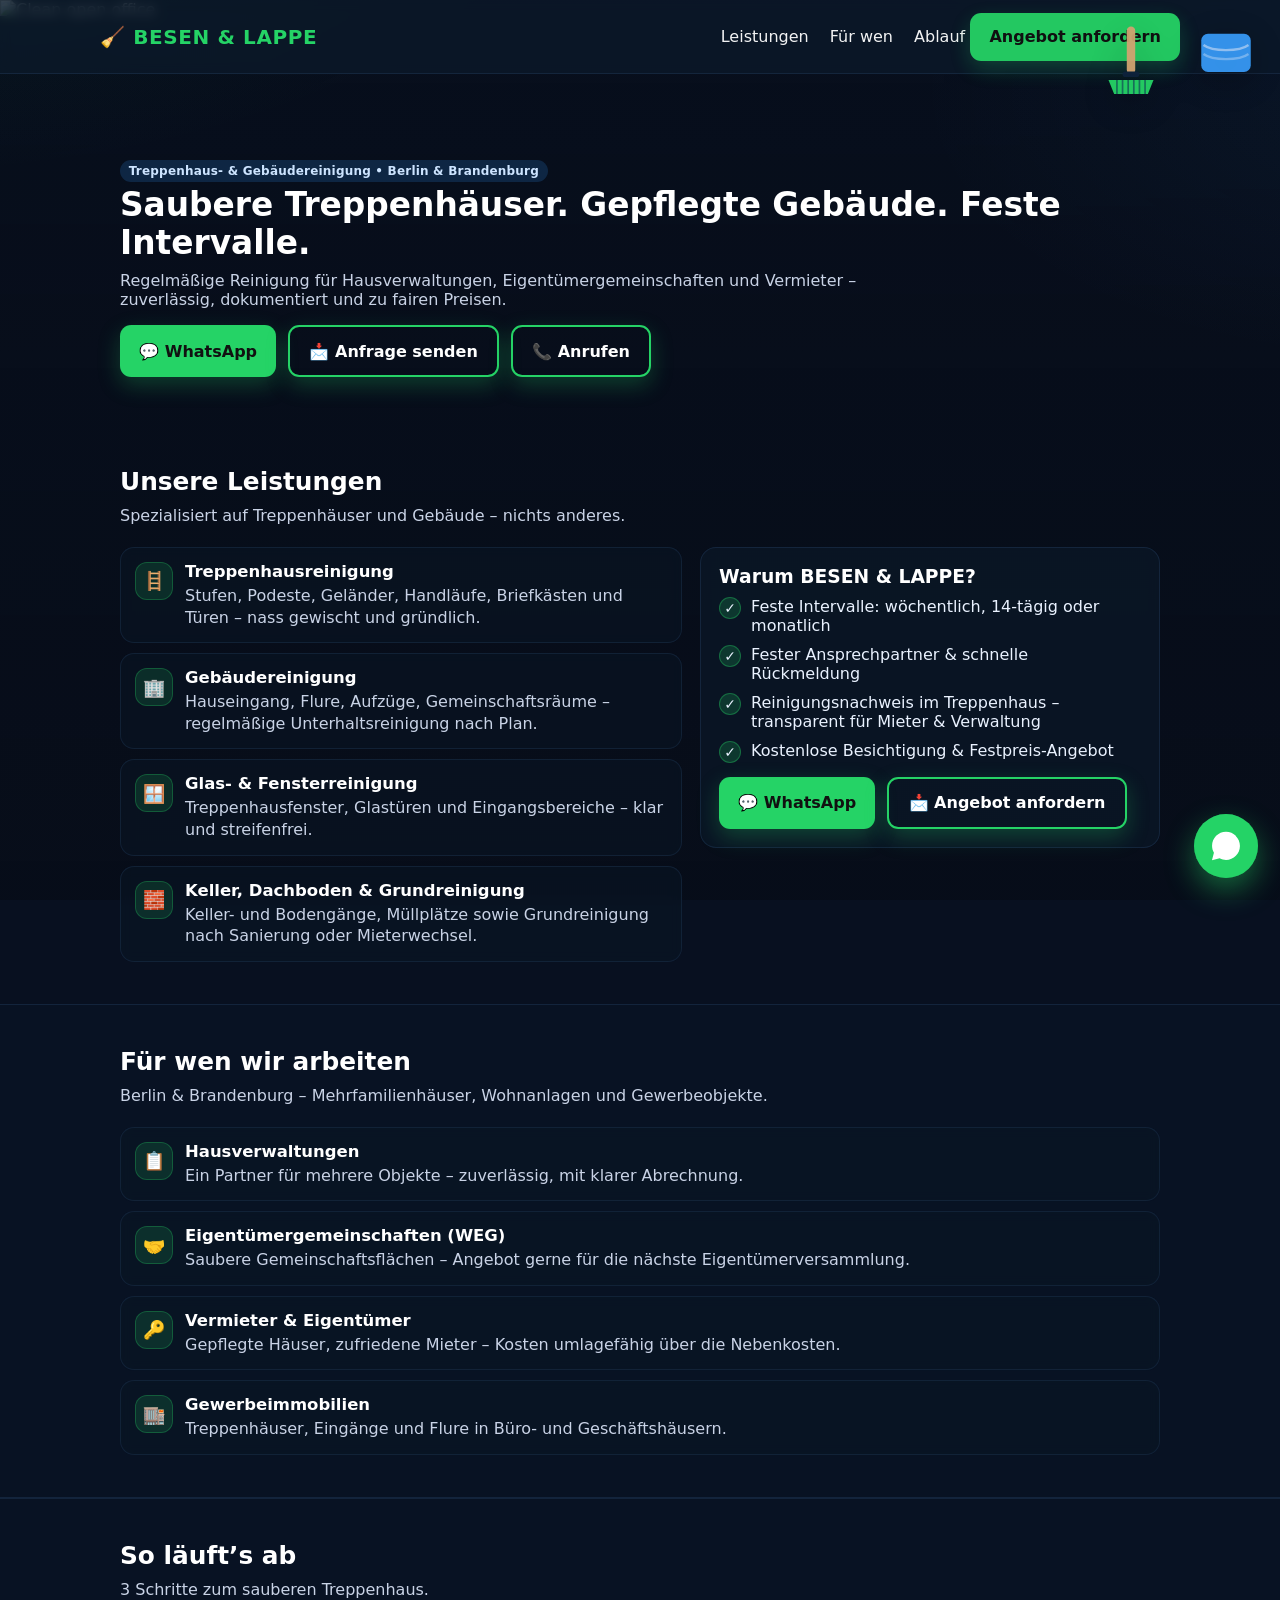
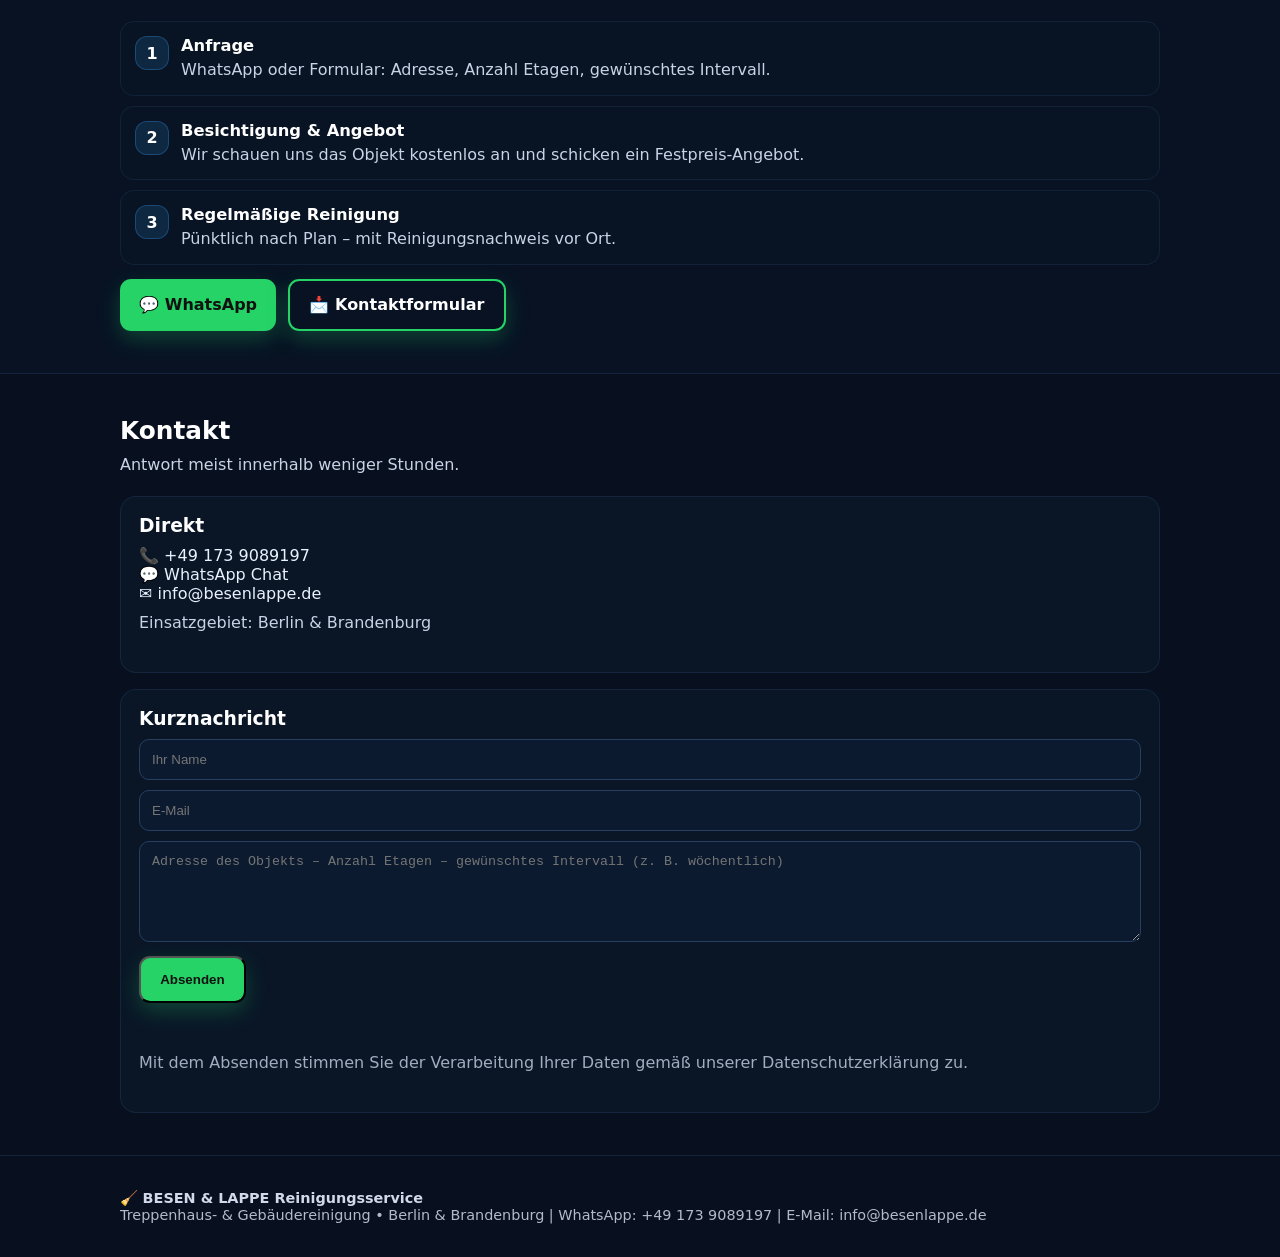
==== index.html @ 8ed0ed89 "Fokus auf Treppenhaus- & Gebäudereinigung - Privat- und Eventreinigung entfernt - Neue Abschnitte: L" ====
<!DOCTYPE html>
<html lang="de">
<head>
  <meta charset="utf-8" />
  <meta name="viewport" content="width=device-width, initial-scale=1" />

  <!-- ✅ Favicon (بدون تكرار وبدون /) -->
  <link rel="icon" href="favicon.ico" sizes="any">
  <link rel="icon" type="image/png" sizes="32x32" href="favicon-32x32.png">
  <link rel="icon" type="image/png" sizes="16x16" href="favicon-16x16.png">
  <link rel="apple-touch-icon" href="apple-touch-icon.png">
  <link rel="manifest" href="site.webmanifest">
  <meta name="theme-color" content="#25D366">

  <title>BESEN & LAPPE | Treppenhausreinigung & Gebäudereinigung Berlin</title>
  <meta name="description" content="Treppenhausreinigung und Gebäudereinigung für Hausverwaltungen, Eigentümergemeinschaften und Vermieter in Berlin & Brandenburg. Feste Intervalle, zuverlässig, fair. Angebot per WhatsApp oder Formular." />
  <meta name="robots" content="index,follow" />

  <meta property="og:title" content="BESEN & LAPPE – Treppenhaus- & Gebäudereinigung" />
  <meta property="og:description" content="Saubere Treppenhäuser und Gebäude – regelmäßig, zuverlässig, fair. Für Hausverwaltungen, WEGs und Vermieter." />
  <meta property="og:url" content="https://besenlappe.de/" />
  <meta property="og:type" content="website" />
  <meta property="og:image" content="https://besenlappe.de/og-image.png" />

  <link rel="canonical" href="https://besenlappe.de/">
  <meta http-equiv="Content-Security-Policy" content="upgrade-insecure-requests">

  <!-- LocalBusiness Schema -->
  <script type="application/ld+json">
  {
    "@context":"https://schema.org",
    "@type":"LocalBusiness",
    "name":"BESEN & LAPPE Reinigungsservice",
    "url":"https://besenlappe.de",
    "telephone":"+49 173 9089197",
    "areaServed":["Berlin","Brandenburg"],
    "priceRange":"€€",
    "sameAs":["https://wa.me/491739089197"],
    "serviceType":[
      "Treppenhausreinigung",
      "Gebäudereinigung",
      "Unterhaltsreinigung",
      "Glasreinigung",
      "Kellerreinigung",
      "Grundreinigung"
    ]
  }
  </script>

  <style>
    :root{
      --brand:#25D366;
      --muted:#c9d3e6;
      --border:rgba(30,51,80,.55);

      --overlay-top:.08;
      --overlay-mid:.05;
      --overlay-grad1:.34;
      --overlay-grad2:.50;
      --overlay-grad3:.64;
    }

    html{scroll-behavior:smooth; background:#081020;}
    *{box-sizing:border-box}
    html,body{margin:0;font-family:system-ui,-apple-system,Segoe UI,Roboto,Arial,sans-serif;color:#fff}
    body{background:transparent;}

    a{color:inherit;text-decoration:none}
    .container{max-width:1080px;margin:auto;padding:0 20px}

    .btn{
      display:inline-flex;align-items:center;gap:.5rem;
      padding:.9rem 1.2rem;border-radius:.7rem;
      background:var(--brand);color:#111;font-weight:800;
      box-shadow:0 8px 22px rgba(37,211,102,.25);
      transition:.2s
    }
    .btn:hover{transform:translateY(-1px);box-shadow:0 12px 28px rgba(37,211,102,.35)}
    .btn-outline{background:transparent;border:2px solid var(--brand);color:#fff}

    .badge{
      display:inline-block;padding:.25rem .55rem;border-radius:999px;
      background:rgba(18,51,87,.68);color:#cde4ff;
      font-size:.75rem;font-weight:650;letter-spacing:.2px
    }

    /* خلفية الصفحة (سلايدشو) */
    .site-bg{ position:fixed; inset:0; z-index:0; overflow:hidden; background:#081020; }
    .site-bg img{
      position:absolute; inset:0; width:100%; height:100%;
      object-fit:cover; object-position:center;
      opacity:0; transition:opacity 1.3s ease-in-out; will-change:opacity;
      filter:saturate(1.03) contrast(1.04);
    }
    .site-bg img.active{ opacity:1; }

    /* طبقة التعتيم */
    .bg-overlay{
      position:fixed; inset:0; z-index:1; pointer-events:none;
      background:
        radial-gradient(1200px 600px at -10% -20%, rgba(37,211,102,var(--overlay-top)), transparent 60%),
        radial-gradient(900px 500px at 110% 10%, rgba(57,160,255,var(--overlay-mid)), transparent 55%),
        linear-gradient(180deg,
          rgba(7,12,22,var(--overlay-grad1)),
          rgba(7,12,22,var(--overlay-grad2)) 40%,
          rgba(7,12,22,var(--overlay-grad3)));
    }

    .page{position:relative; z-index:2;}
    header{
      position:sticky;top:0;z-index:3;
      background:rgba(12,26,43,.70);
      backdrop-filter:blur(6px);
      border-bottom:1px solid var(--border)
    }
    .nav{display:flex;align-items:center;justify-content:space-between;padding:.8rem 0}
    .logo{font-size:1.25rem;font-weight:900;letter-spacing:.6px}
    .nav a{opacity:.95;margin-left:1rem}
    .nav .cta{margin-left:auto}

    .hero{padding:86px 0 48px}
    .hero h1{font-size:2.05rem;margin:.2rem 0}
    .hero p{color:var(--muted);max-width:760px;margin:.6rem 0 0}
    .hero-actions{display:flex;gap:12px;margin-top:16px;flex-wrap:wrap}

    section{padding:42px 0}
    h2{font-size:1.55rem;margin:0 0 10px}
    .sub{color:var(--muted);margin:0 0 22px}
    .strip{border-top:1px solid var(--border);border-bottom:1px solid var(--border);background:rgba(11,26,47,.24)}

    /* ===== ✅ Clean services (بدون جداول/كروت طويلة) ===== */
    .services-wrap{display:grid;gap:18px}
    @media(min-width:900px){.services-wrap{grid-template-columns:1.1fr .9fr;align-items:start}}

    .service-list{margin:0;padding:0;list-style:none;display:grid;gap:10px}
    .service-item{
      display:flex;gap:12px;align-items:flex-start;
      padding:14px 14px;border-radius:14px;
      background:rgba(10,22,38,.55);
      border:1px solid rgba(30,51,80,.45);
      backdrop-filter:blur(6px);
    }
    .service-icon{
      width:38px;height:38px;flex:0 0 38px;
      border-radius:12px;
      display:flex;align-items:center;justify-content:center;
      background:rgba(37,211,102,.14);
      border:1px solid rgba(37,211,102,.28);
      font-size:18px;
    }
    .service-item h3{margin:0;font-size:1.03rem}
    .service-item p{margin:4px 0 0;color:var(--muted);line-height:1.35}

    .trust-box{
      padding:18px;border-radius:16px;
      background:rgba(12,26,43,.62);
      border:1px solid rgba(30,51,80,.55);
      backdrop-filter:blur(6px);
    }
    .trust-box h3{margin:0 0 10px}
    .trust-points{margin:0;padding:0;list-style:none;display:grid;gap:10px}
    .trust-points li{display:flex;gap:10px;align-items:flex-start;color:#eaf2ff}
    .trust-check{
      width:22px;height:22px;border-radius:999px;
      background:rgba(37,211,102,.18);
      border:1px solid rgba(37,211,102,.35);
      display:flex;align-items:center;justify-content:center;
      font-size:14px;line-height:1;flex:0 0 22px;
    }

    .section-cta{margin-top:14px;display:flex;gap:12px;flex-wrap:wrap}

    /* Ablauf بسيط */
    .steps-clean{margin:0;padding:0;list-style:none;display:grid;gap:10px}
    .step-row{
      display:flex;gap:12px;align-items:flex-start;
      padding:14px 14px;border-radius:14px;
      background:rgba(10,22,38,.55);
      border:1px solid rgba(30,51,80,.45);
      backdrop-filter:blur(6px);
    }
    .step-num{
      width:34px;height:34px;border-radius:12px;flex:0 0 34px;
      display:flex;align-items:center;justify-content:center;
      background:rgba(57,160,255,.14);
      border:1px solid rgba(57,160,255,.28);
      font-weight:900;
    }
    .step-row h4{margin:0;font-size:1.02rem}
    .step-row p{margin:4px 0 0;color:var(--muted);line-height:1.35}

    footer{padding:34px 0;border-top:1px solid var(--border);color:#d1d9ea;font-size:.9rem}
    .legal{opacity:.85}

    /* أدوات طافية */
    .floating-tools{
      position:fixed; top:18px; right:18px; z-index:4; display:flex; gap:14px;
      pointer-events:none; opacity:.95; filter:drop-shadow(0 8px 18px rgba(0,0,0,.28));
    }
    .broom{width:90px;height:90px;transform-origin:top center;animation:broom-sway 4.2s ease-in-out infinite}
    .cloth{width:72px;height:72px;animation:cloth-float 5s ease-in-out infinite}
    @keyframes broom-sway{0%{transform:rotate(-5deg) translateY(0)}50%{transform:rotate(5deg) translateY(-3px)}100%{transform:rotate(-5deg) translateY(0)}}
    @keyframes cloth-float{0%,100%{transform:translateY(0) rotate(-2deg)}50%{transform:translateY(-8px) rotate(2deg)}}

    /* WhatsApp */
    .whatsapp-float{
      position:fixed; right:22px; bottom:22px;
      width:64px; height:64px;
      background:#25D366; border-radius:50%;
      display:flex; align-items:center; justify-content:center;
      z-index:9999;
      box-shadow:0 12px 30px rgba(37,211,102,.45);
      animation:wa-bounce 1.8s infinite;
    }
    .whatsapp-float::before{
      content:""; position:absolute; inset:0; border-radius:50%;
      background:rgba(37,211,102,.40);
      animation:wa-pulse 1.6s infinite;
    }
    .wa-icon{width:30px;height:30px;color:#fff;position:relative;}
    @keyframes wa-pulse{0%{transform:scale(1);opacity:.7}70%{transform:scale(1.7);opacity:0}100%{transform:scale(1.7);opacity:0}}
    @keyframes wa-bounce{0%,100%{transform:translateY(0)}50%{transform:translateY(-6px)}}

    /* Mobile */
    @media (max-width: 768px){
      .container{ padding: 0 16px; }

      header .nav{
        flex-direction: column;
        align-items: flex-start;
        gap: 10px;
        padding: 12px 0;
      }
      header nav{display:flex;flex-wrap:wrap;gap:10px;width:100%;}
      header nav a{
        margin-left:0 !important;
        padding:8px 10px;
        border-radius:10px;
        background:rgba(15,31,52,.35);
        border:1px solid rgba(30,51,80,.35);
      }
      header nav a.btn{width:100%;justify-content:center;}

      .hero{padding:70px 0 42px}
      .hero h1{font-size:1.7rem; line-height:1.2}

      .hero-actions{flex-direction:column;align-items:stretch;gap:10px;}
      .hero-actions .btn, .hero-actions .btn-outline{width:100%;justify-content:center;}

      .floating-tools{ top:10px; right:10px; gap:10px; }
      .broom{width:62px;height:62px}
      .cloth{width:52px;height:52px}

      .section-cta{flex-direction:column}
      .section-cta .btn, .section-cta .btn-outline{width:100%;justify-content:center}

      .whatsapp-float{width:58px;height:58px;right:16px;bottom:16px;}
      .wa-icon{width:28px;height:28px}
    }

    /* =====================================================
       ✅ FOTO-GALERIE (ADD-ON) — بدون تقسيمات / فقط شبكة + تكبير
    ====================================================== */
    .gallery-grid{
      display:grid;
      gap:12px;
      grid-template-columns:repeat(2,minmax(0,1fr));
    }
    @media(min-width:900px){
      .gallery-grid{grid-template-columns:repeat(3,minmax(0,1fr));}
    }

    .g-item{
      border-radius:16px;
      overflow:hidden;
      border:1px solid rgba(30,51,80,.45);
      background:rgba(10,22,38,.55);
      backdrop-filter:blur(6px);
      cursor:pointer;
      transition:transform .15s ease, box-shadow .15s ease;
    }
    .g-item:hover{
      transform:translateY(-2px);
      box-shadow:0 14px 34px rgba(0,0,0,.28);
    }
    .g-item img{
      width:100%;
      height:220px;
      object-fit:cover;
      display:block;
      background:rgba(11,26,47,.35);
    }
    .g-cap{
      padding:10px 12px;
      color:var(--muted);
      font-size:.92rem;
      line-height:1.35;
    }

    /* Lightbox */
    .lb{
      position:fixed; inset:0; z-index:99999;
      background:rgba(0,0,0,.72);
      display:none; align-items:center; justify-content:center;
      padding:18px;
    }
    .lb.active{display:flex}
    .lb-card{
      max-width:min(1100px, 96vw);
      max-height:88vh;
      border-radius:18px;
      overflow:hidden;
      border:1px solid rgba(255,255,255,.16);
      background:rgba(12,26,43,.88);
      box-shadow:0 18px 60px rgba(0,0,0,.55);
    }
    .lb-card img{
      width:100%;
      height:auto;
      max-height:78vh;
      object-fit:contain;
      display:block;
      background:#0b1a2f;
    }
    .lb-bar{
      display:flex; justify-content:space-between; align-items:center;
      padding:10px 12px; gap:12px; color:#eaf2ff;
      border-top:1px solid rgba(255,255,255,.10);
    }
    .lb-title{font-weight:900}
    .lb-close{
      border:1px solid rgba(255,255,255,.18);
      background:rgba(255,255,255,.06);
      color:#fff; padding:8px 10px;
      border-radius:12px; cursor:pointer;
    }
    .lb-close:hover{background:rgba(255,255,255,.10)}
  </style>
</head>

<body>
  <!-- خلفية الصفحة المتغيرة -->
  <div class="site-bg" aria-hidden="true">
    <img src="https://images.unsplash.com/photo-1497366216548-37526070297c?auto=format&fit=crop&w=1920&q=80" alt="Clean open office" loading="eager" class="active">
    <img src="https://images.unsplash.com/photo-1497366754035-f200968a6e72?auto=format&fit=crop&w=1920&q=80" alt="Office desks" loading="lazy">
    <img src="https://images.unsplash.com/photo-1507209696998-3c532be9b2b6?auto=format&fit=crop&w=1920&q=80" alt="Workspace" loading="lazy">
    <img src="https://images.unsplash.com/photo-1520607162513-77705c0f0d4a?auto=format&fit=crop&w=1920&q=80" alt="Modern office" loading="lazy">
  </div>
  <div class="bg-overlay" aria-hidden="true"></div>

  <div class="page">
    <!-- NAV -->
    <header>
      <div class="container nav">
        <div class="logo">🧹 <span style="color:var(--brand)">BESEN &amp; LAPPE</span></div>
        <nav>
          <a href="#leistungen">Leistungen</a>
          <a href="#kunden">Für wen</a>
          <a href="#ablauf">Ablauf</a>
          <a href="#kontakt" class="btn cta">Angebot anfordern</a>
        </nav>
      </div>
    </header>

    <!-- HERO (مختصر) -->
    <section class="hero">
      <div class="container hero-content">
        <span class="badge">Treppenhaus- &amp; Gebäudereinigung • Berlin &amp; Brandenburg</span>
        <h1>Saubere Treppenhäuser. Gepflegte Gebäude. Feste Intervalle.</h1>
        <p>Regelmäßige Reinigung für Hausverwaltungen, Eigentümergemeinschaften und Vermieter – zuverlässig, dokumentiert und zu fairen Preisen.</p>
        <div class="hero-actions">
          <a class="btn" href="https://wa.me/491739089197?text=Hallo%20BESEN%20%26%20LAPPE%2C%20ich%20interessiere%20mich%20f%C3%BCr%20eine%20Treppenhausreinigung.%20Adresse%3A%20____%20%7C%20Anzahl%20Etagen%3A%20____%20%7C%20Intervall%3A%20____">💬 WhatsApp</a>
          <a class="btn btn-outline" href="#kontakt">📩 Anfrage senden</a>
          <a class="btn btn-outline" href="tel:+491739089197">📞 Anrufen</a>
        </div>
      </div>
    </section>

    <!-- Leistungen -->
    <section id="leistungen">
      <div class="container">
        <h2>Unsere Leistungen</h2>
        <p class="sub">Spezialisiert auf Treppenhäuser und Gebäude – nichts anderes.</p>

        <div class="services-wrap">
          <ul class="service-list">
            <li class="service-item">
              <div class="service-icon">🪜</div>
              <div>
                <h3>Treppenhausreinigung</h3>
                <p>Stufen, Podeste, Geländer, Handläufe, Briefkästen und Türen – nass gewischt und gründlich.</p>
              </div>
            </li>

            <li class="service-item">
              <div class="service-icon">🏢</div>
              <div>
                <h3>Gebäudereinigung</h3>
                <p>Hauseingang, Flure, Aufzüge, Gemeinschaftsräume – regelmäßige Unterhaltsreinigung nach Plan.</p>
              </div>
            </li>

            <li class="service-item">
              <div class="service-icon">🪟</div>
              <div>
                <h3>Glas- &amp; Fensterreinigung</h3>
                <p>Treppenhausfenster, Glastüren und Eingangsbereiche – klar und streifenfrei.</p>
              </div>
            </li>

            <li class="service-item">
              <div class="service-icon">🧱</div>
              <div>
                <h3>Keller, Dachboden &amp; Grundreinigung</h3>
                <p>Keller- und Bodengänge, Müllplätze sowie Grundreinigung nach Sanierung oder Mieterwechsel.</p>
              </div>
            </li>
          </ul>

          <div class="trust-box">
            <h3>Warum BESEN &amp; LAPPE?</h3>
            <ul class="trust-points">
              <li><span class="trust-check">✓</span><span>Feste Intervalle: wöchentlich, 14-tägig oder monatlich</span></li>
              <li><span class="trust-check">✓</span><span>Fester Ansprechpartner &amp; schnelle Rückmeldung</span></li>
              <li><span class="trust-check">✓</span><span>Reinigungsnachweis im Treppenhaus – transparent für Mieter &amp; Verwaltung</span></li>
              <li><span class="trust-check">✓</span><span>Kostenlose Besichtigung &amp; Festpreis-Angebot</span></li>
            </ul>

            <div class="section-cta">
              <a class="btn" href="https://wa.me/491739089197?text=Hallo%20BESEN%20%26%20LAPPE%2C%20ich%20interessiere%20mich%20f%C3%BCr%20eine%20Treppenhausreinigung.%20Adresse%3A%20____%20%7C%20Anzahl%20Etagen%3A%20____%20%7C%20Intervall%3A%20____">💬 WhatsApp</a>
              <a class="btn btn-outline" href="#kontakt">📩 Angebot anfordern</a>
            </div>
          </div>
        </div>
      </div>
    </section>

    <!-- Für wen -->
    <section id="kunden" class="strip">
      <div class="container">
        <h2>Für wen wir arbeiten</h2>
        <p class="sub">Berlin &amp; Brandenburg – Mehrfamilienhäuser, Wohnanlagen und Gewerbeobjekte.</p>

        <ul class="service-list">
          <li class="service-item">
            <div class="service-icon">📋</div>
            <div>
              <h3>Hausverwaltungen</h3>
              <p>Ein Partner für mehrere Objekte – zuverlässig, mit klarer Abrechnung.</p>
            </div>
          </li>
          <li class="service-item">
            <div class="service-icon">🤝</div>
            <div>
              <h3>Eigentümergemeinschaften (WEG)</h3>
              <p>Saubere Gemeinschaftsflächen – Angebot gerne für die nächste Eigentümerversammlung.</p>
            </div>
          </li>
          <li class="service-item">
            <div class="service-icon">🔑</div>
            <div>
              <h3>Vermieter &amp; Eigentümer</h3>
              <p>Gepflegte Häuser, zufriedene Mieter – Kosten umlagefähig über die Nebenkosten.</p>
            </div>
          </li>
          <li class="service-item">
            <div class="service-icon">🏬</div>
            <div>
              <h3>Gewerbeimmobilien</h3>
              <p>Treppenhäuser, Eingänge und Flure in Büro- und Geschäftshäusern.</p>
            </div>
          </li>
        </ul>
      </div>
    </section>

    <!-- Ablauf -->
    <section id="ablauf" class="strip">
      <div class="container">
        <h2>So läuft’s ab</h2>
        <p class="sub">3 Schritte zum sauberen Treppenhaus.</p>

        <ul class="steps-clean">
          <li class="step-row">
            <div class="step-num">1</div>
            <div>
              <h4>Anfrage</h4>
              <p>WhatsApp oder Formular: Adresse, Anzahl Etagen, gewünschtes Intervall.</p>
            </div>
          </li>
          <li class="step-row">
            <div class="step-num">2</div>
            <div>
              <h4>Besichtigung &amp; Angebot</h4>
              <p>Wir schauen uns das Objekt kostenlos an und schicken ein Festpreis-Angebot.</p>
            </div>
          </li>
          <li class="step-row">
            <div class="step-num">3</div>
            <div>
              <h4>Regelmäßige Reinigung</h4>
              <p>Pünktlich nach Plan – mit Reinigungsnachweis vor Ort.</p>
            </div>
          </li>
        </ul>

        <div class="section-cta">
          <a class="btn" href="https://wa.me/491739089197?text=Hallo%20BESEN%20%26%20LAPPE%2C%20ich%20interessiere%20mich%20f%C3%BCr%20eine%20Treppenhausreinigung.%20Adresse%3A%20____%20%7C%20Anzahl%20Etagen%3A%20____%20%7C%20Intervall%3A%20____">💬 WhatsApp</a>
          <a class="btn btn-outline" href="#kontakt">📩 Kontaktformular</a>
        </div>
      </div>
    </section>

    <!-- Kontakt -->
    <section id="kontakt">
      <div class="container">
        <h2>Kontakt</h2>
        <p class="sub">Antwort meist innerhalb weniger Stunden.</p>

        <div style="display:grid;gap:16px;grid-template-columns:1fr;align-items:start">
          <div class="trust-box">
            <h3>Direkt</h3>
            <p style="margin:10px 0 0;color:#eaf2ff">
              📞 <a href="tel:+491739089197">+49 173 9089197</a><br/>
              💬 <a href="https://wa.me/491739089197">WhatsApp Chat</a><br/>
              ✉️ <a href="mailto:info@besenlappe.de">info@besenlappe.de</a>
            </p>

            <p class="sub" style="margin-top:10px">
              Einsatzgebiet: Berlin &amp; Brandenburg
            </p>
          </div>

          <div class="trust-box">
            <h3>Kurznachricht</h3>

            <form id="contactForm" action="https://formspree.io/f/mldwzbol" method="POST" style="margin-top:10px">
              <input style="width:100%;padding:12px;border-radius:10px;border:1px solid #274061;background:#0b1a2f;color:#fff;margin-bottom:10px"
                     type="text" name="name" placeholder="Ihr Name" autocomplete="name" required>

              <input style="width:100%;padding:12px;border-radius:10px;border:1px solid #274061;background:#0b1a2f;color:#fff;margin-bottom:10px"
                     type="email" name="email" placeholder="E-Mail" autocomplete="email" spellcheck="false" autocapitalize="off" required>

              <textarea style="width:100%;padding:12px;border-radius:10px;border:1px solid #274061;background:#0b1a2f;color:#fff;margin-bottom:10px"
                        name="message" rows="5"
                        placeholder="Adresse des Objekts – Anzahl Etagen – gewünschtes Intervall (z. B. wöchentlich)"
                        autocomplete="off"></textarea>

              <input type="hidden" name="_subject" value="Neue Anfrage Treppenhaus/Gebäude – Website">
              <input type="text" name="_gotcha" tabindex="-1" autocomplete="off" style="position:absolute;left:-9999px" aria-hidden="true">

              <button class="btn" type="submit">Absenden</button>
              <p class="sub" id="formStatus" style="margin-top:8px;min-height:1.2em"></p>
            </form>

            <p class="sub" style="opacity:.8;margin-top:10px">
              Mit dem Absenden stimmen Sie der Verarbeitung Ihrer Daten gemäß unserer Datenschutzerklärung zu.
            </p>
          </div>
        </div>
      </div>
    </section>

    <footer>
      <div class="container">
        <div>🧹 <b>BESEN &amp; LAPPE Reinigungsservice</b></div>
        <div class="legal">
          Treppenhaus- &amp; Gebäudereinigung • Berlin &amp; Brandenburg
          | WhatsApp: +49 173 9089197
          | E-Mail: info@besenlappe.de
        </div>
      </div>
    </footer>
  </div>

  <!-- الأدوات الطافية -->
  <div class="floating-tools" aria-hidden="true">
    <svg class="broom" viewBox="0 0 64 64" fill="none">
      <rect x="29" y="6" width="6" height="34" rx="3" fill="#d1a370"/>
      <rect x="26" y="38" width="12" height="4" rx="2" fill="#0e223b"/>
      <path d="M16 44h32l-4 10H20l-4-10Z" fill="#25D366"/>
      <path d="M22 44v10M26 44v10M30 44v10M34 44v10M38 44v10M42 44v10" stroke="#123357" stroke-width="1.2" opacity=".6"/>
    </svg>
    <svg class="cloth" viewBox="0 0 64 64" fill="none">
      <rect x="10" y="14" width="44" height="34" rx="6" fill="#39a0ff" opacity=".95"/>
      <path d="M12 24c8 6 32 6 40 0" stroke="#cde4ff" stroke-width="2" opacity=".65"/>
      <path d="M12 32c8 6 32 6 40 0" stroke="#cde4ff" stroke-width="2" opacity=".45"/>
    </svg>
  </div>

  <!-- WhatsApp Floating Button -->
  <a class="whatsapp-float"
     href="https://wa.me/491739089197?text=Hallo%20BESEN%20%26%20LAPPE%2C%20ich%20interessiere%20mich%20f%C3%BCr%20eine%20Treppenhausreinigung.%20Adresse%3A%20____%20%7C%20Anzahl%20Etagen%3A%20____%20%7C%20Intervall%3A%20____"
     target="_blank" rel="noopener"
     aria-label="WhatsApp Kontakt">
    <svg viewBox="0 0 32 32" class="wa-icon" aria-hidden="true">
      <path fill="currentColor" d="M19.11 17.38c-.27-.13-1.58-.78-1.82-.87-.24-.09-.42-.13-.6.13-.18.27-.69.87-.85 1.05-.16.18-.31.2-.58.07-.27-.13-1.12-.41-2.14-1.31-.79-.7-1.33-1.56-1.49-1.83-.16-.27-.02-.42.12-.55.12-.12.27-.31.4-.47.13-.16.18-.27.27-.45.09-.18.04-.33-.02-.47-.07-.13-.6-1.45-.82-1.98-.22-.53-.44-.46-.6-.47h-.51c-.18 0-.47.07-.71.33-.24.27-.93.91-.93 2.22s.96 2.58 1.09 2.76c.13.18 1.88 2.87 4.56 4.02.64.28 1.14.45 1.53.58.64.2 1.22.17 1.68.1.51-.07 1.58-.64 1.8-1.25.22-.6.22-1.12.16-1.25-.07-.13-.24-.2-.51-.33z"/>
      <path fill="currentColor" d="M26.73 5.27C23.86 2.4 20.05 .82 16 .82 7.79 .82 1.13 7.48 1.13 15.69c0 2.63 .69 5.2 2 7.46L1 31.18l8.24-2.16c2.2 1.2 4.67 1.83 6.76 1.83h.01c8.2 0 14.86-6.66 14.86-14.86 0-4.05-1.58-7.86-4.45-10.72z"/>
    </svg>
  </a>

  <!-- Scripts -->
  <script>
  (function(){
    const bg = document.querySelector('.site-bg');
    if(!bg) return;
    const imgs = Array.from(bg.querySelectorAll('img'));
    if(imgs.length <= 1) return;

    const intervalMs = 6000;
    const prefersReduced = window.matchMedia('(prefers-reduced-motion: reduce)').matches;

    let idx = 0, t = null;
    const show = i => imgs.forEach((im,n)=>im.classList.toggle('active', n===i));
    const next = () => { idx = (idx+1)%imgs.length; show(idx); };
    const start = () => { stop(); if(prefersReduced) return; t=setInterval(next, intervalMs); };
    const stop  = () => { if(t){clearInterval(t); t=null;} };

    show(idx); start();
    document.addEventListener('visibilitychange', ()=> document.hidden ? stop() : start(), {passive:true});
  })();

  (function(){
    const form = document.getElementById('contactForm');
    if(!form) return;
    const statusEl = document.getElementById('formStatus');

    form.addEventListener('submit', async (e)=>{
      e.preventDefault();
      statusEl.textContent = 'Senden...';

      try{
        const data = new FormData(form);
        const resp = await fetch(form.action, {
          method: 'POST',
          body: data,
          headers: { 'Accept': 'application/json' }
        });

        if (resp.ok) {
          form.reset();
          statusEl.textContent = 'Danke! Wir melden uns in Kürze.';
        } else {
          statusEl.textContent = 'Fehler beim Senden. Bitte versuchen Sie es erneut.';
        }
      } catch(err){
        statusEl.textContent = 'Netzwerkfehler. Bitte später erneut versuchen.';
      }
    });
  })();

  </script>
</body>
</html>
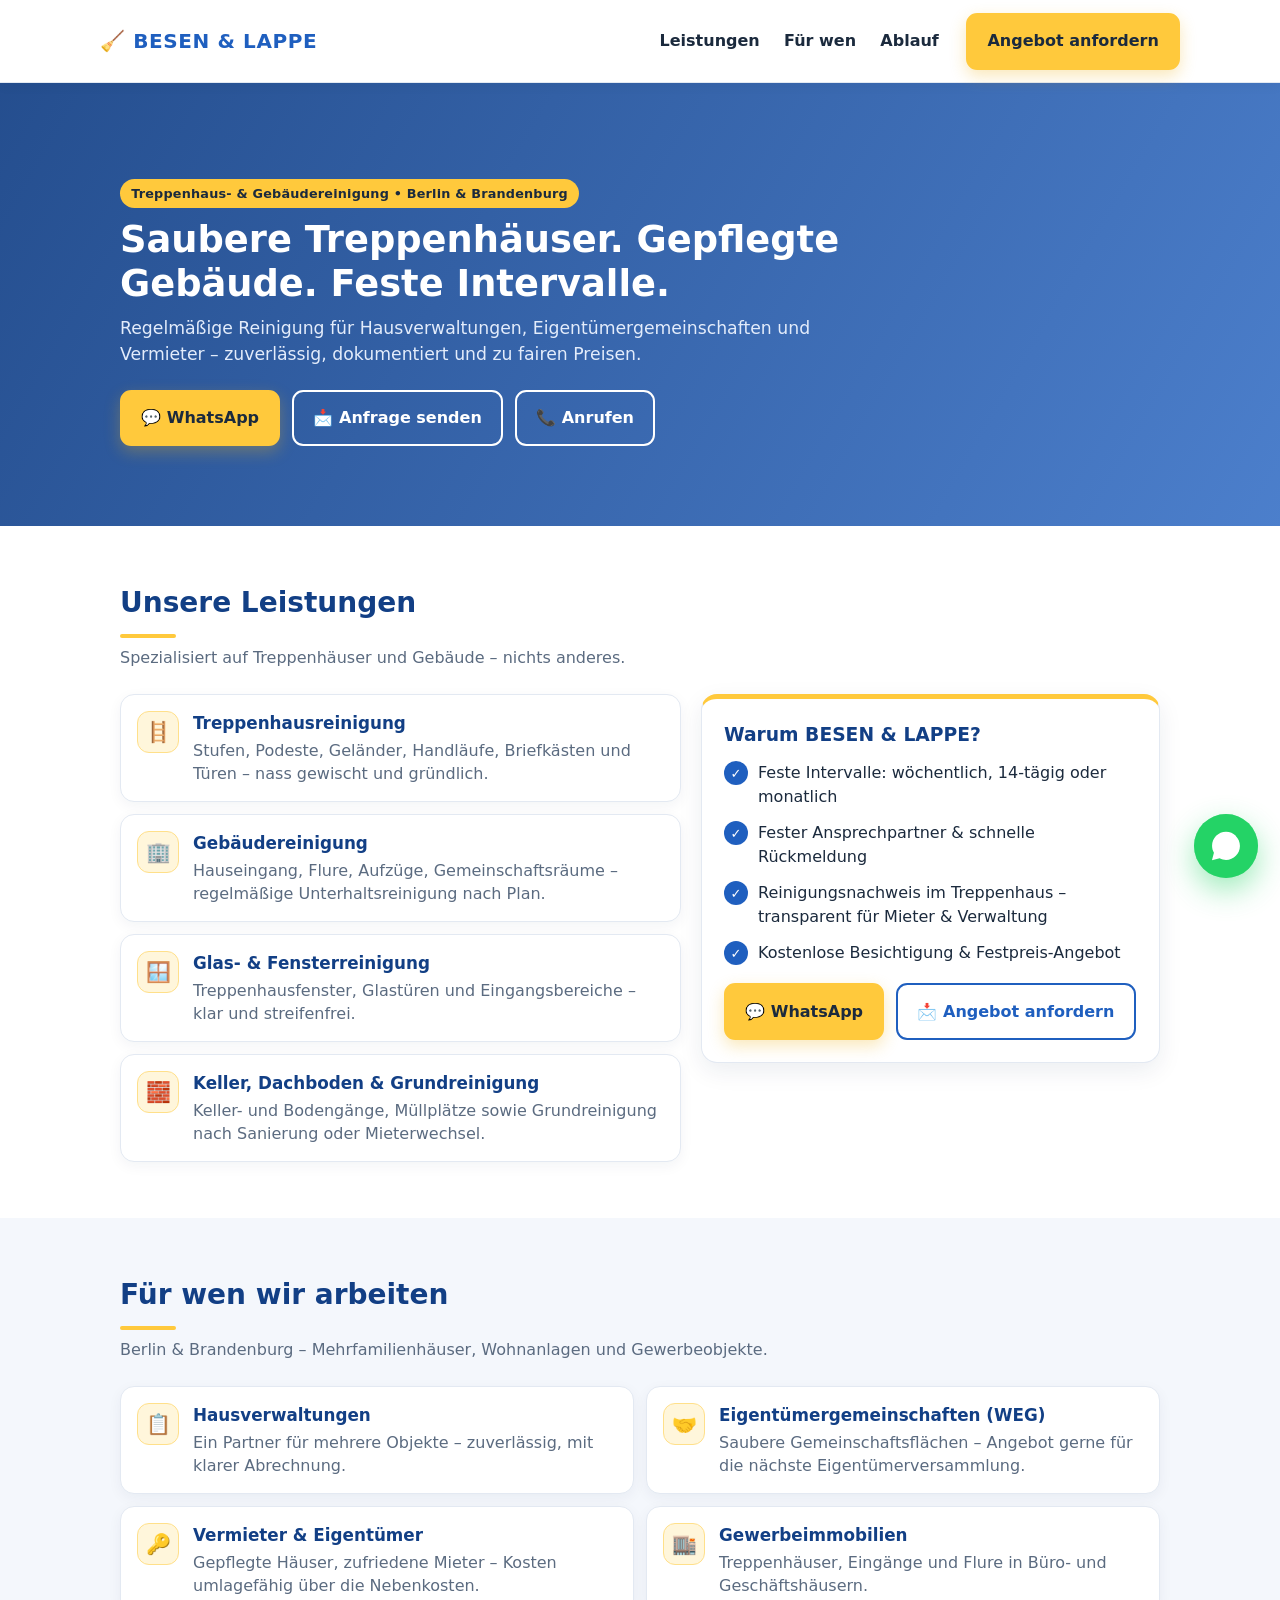
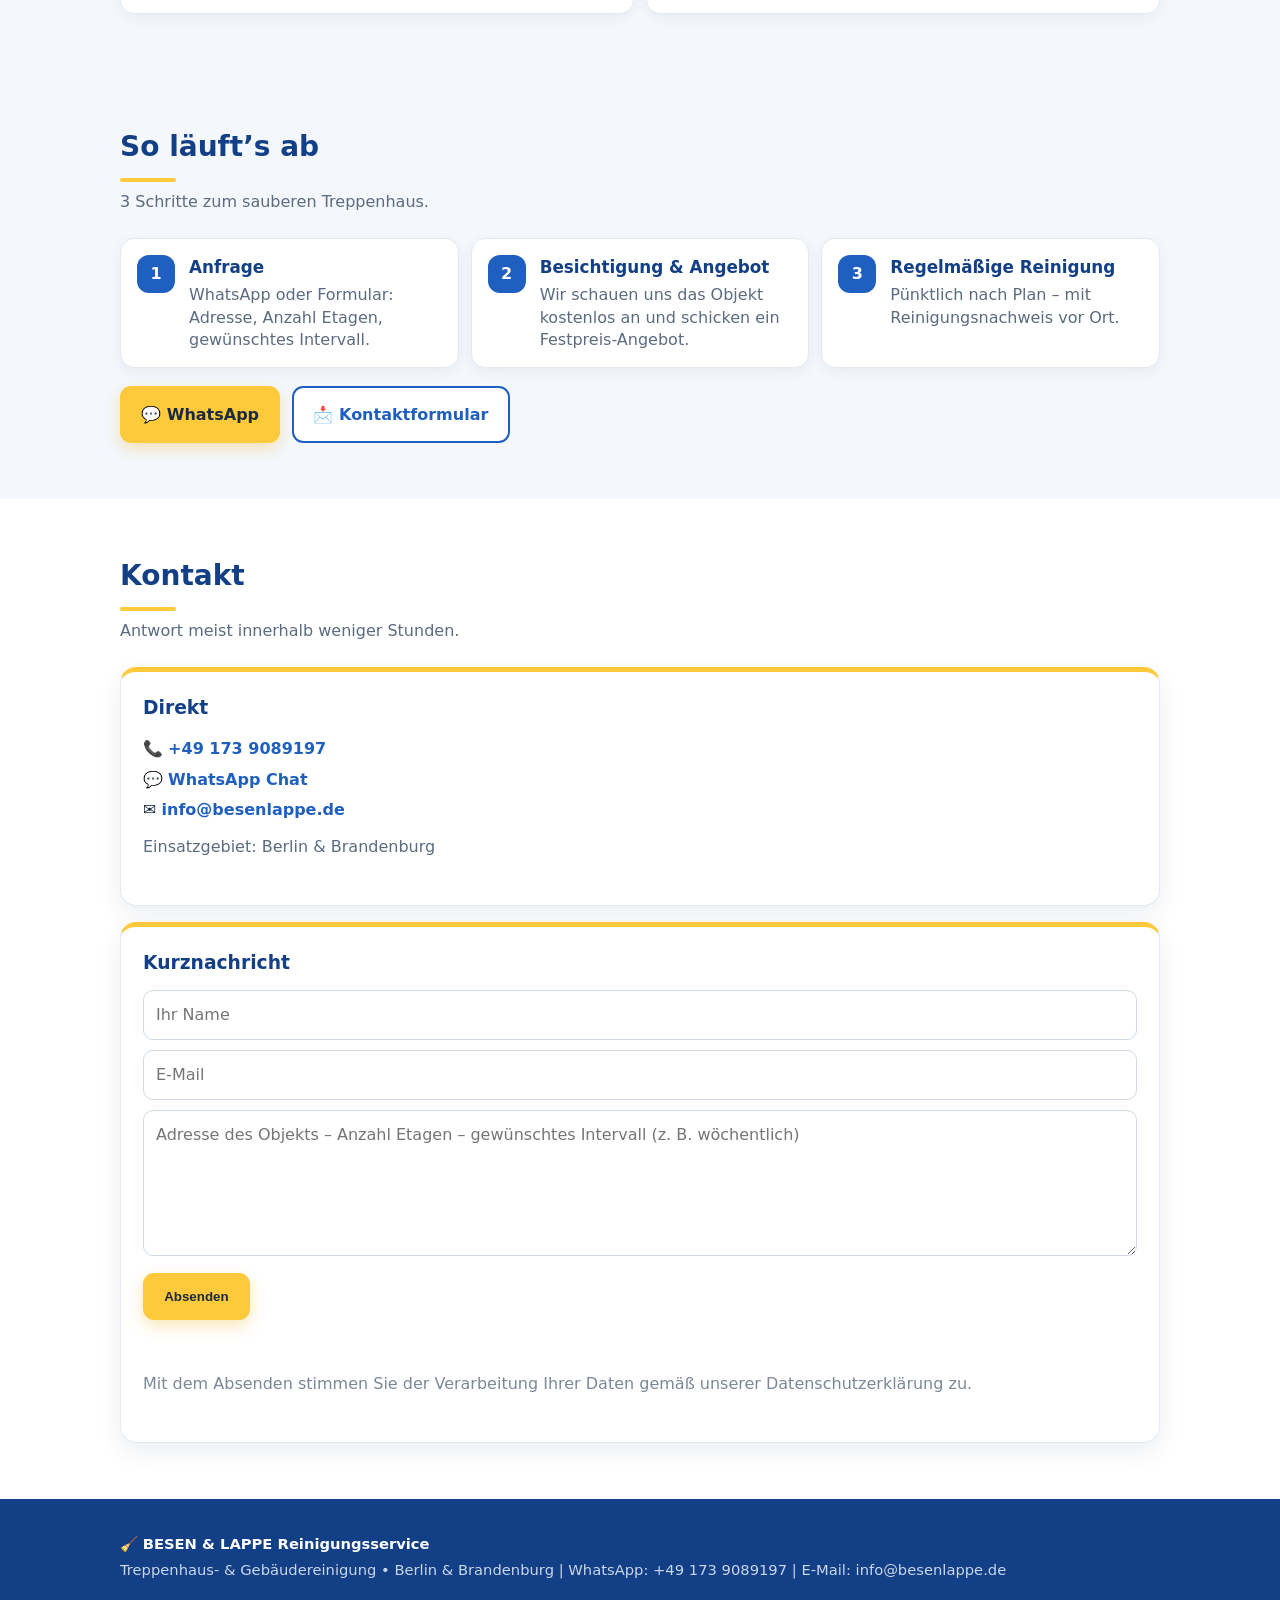
==== commit b0937fc0: "Neues helles Design: Weiß, Blau und Gelb - Dunkles Theme und wechselnde Hintergrundbilder entfernt -" ====
--- a/index.html
+++ b/index.html
@@ -10,7 +10,7 @@
   <link rel="icon" type="image/png" sizes="16x16" href="favicon-16x16.png">
   <link rel="apple-touch-icon" href="apple-touch-icon.png">
   <link rel="manifest" href="site.webmanifest">
-  <meta name="theme-color" content="#25D366">
+  <meta name="theme-color" content="#1f5fbf">
 
   <title>BESEN & LAPPE | Treppenhausreinigung & Gebäudereinigung Berlin</title>
   <meta name="description" content="Treppenhausreinigung und Gebäudereinigung für Hausverwaltungen, Eigentümergemeinschaften und Vermieter in Berlin & Brandenburg. Feste Intervalle, zuverlässig, fair. Angebot per WhatsApp oder Formular." />
@@ -49,158 +49,138 @@
 
   <style>
     :root{
-      --brand:#25D366;
-      --muted:#c9d3e6;
-      --border:rgba(30,51,80,.55);
-
-      --overlay-top:.08;
-      --overlay-mid:.05;
-      --overlay-grad1:.34;
-      --overlay-grad2:.50;
-      --overlay-grad3:.64;
-    }
-
-    html{scroll-behavior:smooth; background:#081020;}
+      --blue:#1f5fbf;
+      --blue-dark:#123f85;
+      --yellow:#ffc93c;
+      --yellow-dark:#f0b419;
+      --text:#1b2a3d;
+      --muted:#5b6b80;
+      --border:#e3e9f2;
+      --soft:#f4f7fc;
+      --brand:#1f5fbf;
+    }
+
+    html{scroll-behavior:smooth}
     *{box-sizing:border-box}
-    html,body{margin:0;font-family:system-ui,-apple-system,Segoe UI,Roboto,Arial,sans-serif;color:#fff}
-    body{background:transparent;}
+    html,body{margin:0;font-family:system-ui,-apple-system,Segoe UI,Roboto,Arial,sans-serif;color:var(--text);background:#fff;line-height:1.5}
 
     a{color:inherit;text-decoration:none}
     .container{max-width:1080px;margin:auto;padding:0 20px}
 
     .btn{
       display:inline-flex;align-items:center;gap:.5rem;
-      padding:.9rem 1.2rem;border-radius:.7rem;
-      background:var(--brand);color:#111;font-weight:800;
-      box-shadow:0 8px 22px rgba(37,211,102,.25);
+      padding:.9rem 1.2rem;border-radius:.7rem;border:2px solid var(--yellow);
+      background:var(--yellow);color:var(--text);font-weight:800;
+      box-shadow:0 6px 16px rgba(240,180,25,.30);
       transition:.2s
     }
-    .btn:hover{transform:translateY(-1px);box-shadow:0 12px 28px rgba(37,211,102,.35)}
-    .btn-outline{background:transparent;border:2px solid var(--brand);color:#fff}
+    .btn:hover{background:var(--yellow-dark);border-color:var(--yellow-dark);transform:translateY(-1px)}
+    .btn-outline{background:#fff;border:2px solid var(--blue);color:var(--blue);box-shadow:none}
+    .btn-outline:hover{background:var(--blue);border-color:var(--blue);color:#fff}
+    .hero .btn-outline{background:transparent;border-color:#fff;color:#fff}
+    .hero .btn-outline:hover{background:#fff;color:var(--blue)}
 
     .badge{
-      display:inline-block;padding:.25rem .55rem;border-radius:999px;
-      background:rgba(18,51,87,.68);color:#cde4ff;
-      font-size:.75rem;font-weight:650;letter-spacing:.2px
-    }
-
-    /* خلفية الصفحة (سلايدشو) */
-    .site-bg{ position:fixed; inset:0; z-index:0; overflow:hidden; background:#081020; }
-    .site-bg img{
-      position:absolute; inset:0; width:100%; height:100%;
-      object-fit:cover; object-position:center;
-      opacity:0; transition:opacity 1.3s ease-in-out; will-change:opacity;
-      filter:saturate(1.03) contrast(1.04);
-    }
-    .site-bg img.active{ opacity:1; }
-
-    /* طبقة التعتيم */
-    .bg-overlay{
-      position:fixed; inset:0; z-index:1; pointer-events:none;
-      background:
-        radial-gradient(1200px 600px at -10% -20%, rgba(37,211,102,var(--overlay-top)), transparent 60%),
-        radial-gradient(900px 500px at 110% 10%, rgba(57,160,255,var(--overlay-mid)), transparent 55%),
-        linear-gradient(180deg,
-          rgba(7,12,22,var(--overlay-grad1)),
-          rgba(7,12,22,var(--overlay-grad2)) 40%,
-          rgba(7,12,22,var(--overlay-grad3)));
-    }
-
-    .page{position:relative; z-index:2;}
+      display:inline-block;padding:.3rem .7rem;border-radius:999px;
+      background:var(--yellow);color:var(--text);
+      font-size:.8rem;font-weight:700;letter-spacing:.2px
+    }
+
     header{
-      position:sticky;top:0;z-index:3;
-      background:rgba(12,26,43,.70);
-      backdrop-filter:blur(6px);
-      border-bottom:1px solid var(--border)
+      position:sticky;top:0;z-index:10;
+      background:#fff;
+      border-bottom:1px solid var(--border);
+      box-shadow:0 2px 12px rgba(16,42,74,.06)
     }
     .nav{display:flex;align-items:center;justify-content:space-between;padding:.8rem 0}
     .logo{font-size:1.25rem;font-weight:900;letter-spacing:.6px}
-    .nav a{opacity:.95;margin-left:1rem}
-    .nav .cta{margin-left:auto}
-
-    .hero{padding:86px 0 48px}
-    .hero h1{font-size:2.05rem;margin:.2rem 0}
-    .hero p{color:var(--muted);max-width:760px;margin:.6rem 0 0}
-    .hero-actions{display:flex;gap:12px;margin-top:16px;flex-wrap:wrap}
-
-    section{padding:42px 0}
-    h2{font-size:1.55rem;margin:0 0 10px}
-    .sub{color:var(--muted);margin:0 0 22px}
-    .strip{border-top:1px solid var(--border);border-bottom:1px solid var(--border);background:rgba(11,26,47,.24)}
-
-    /* ===== ✅ Clean services (بدون جداول/كروت طويلة) ===== */
-    .services-wrap{display:grid;gap:18px}
+    .nav a{margin-left:1.2rem;font-weight:600;color:var(--text)}
+    .nav a:not(.btn):hover{color:var(--blue)}
+    .nav .cta{margin-left:1.4rem}
+
+    .hero{
+      padding:96px 0 80px;color:#fff;
+      background:
+        linear-gradient(120deg, rgba(18,63,133,.92), rgba(31,95,191,.80)),
+        url("https://images.unsplash.com/photo-1497366216548-37526070297c?auto=format&fit=crop&w=1920&q=80") center/cover;
+    }
+    .hero h1{font-size:2.3rem;margin:.6rem 0 .2rem;line-height:1.2;max-width:820px}
+    .hero p{color:#e3ecfb;max-width:720px;margin:.6rem 0 0;font-size:1.08rem}
+    .hero-actions{display:flex;gap:12px;margin-top:22px;flex-wrap:wrap}
+
+    section{padding:56px 0}
+    h2{font-size:1.75rem;margin:0 0 8px;color:var(--blue-dark)}
+    h2::after{content:"";display:block;width:56px;height:4px;border-radius:4px;background:var(--yellow);margin-top:10px}
+    .sub{color:var(--muted);margin:0 0 24px}
+    .strip{background:var(--soft)}
+
+    .services-wrap{display:grid;gap:20px}
     @media(min-width:900px){.services-wrap{grid-template-columns:1.1fr .9fr;align-items:start}}
 
-    .service-list{margin:0;padding:0;list-style:none;display:grid;gap:10px}
+    .service-list{margin:0;padding:0;list-style:none;display:grid;gap:12px}
+    @media(min-width:900px){#kunden .service-list{grid-template-columns:1fr 1fr}}
     .service-item{
-      display:flex;gap:12px;align-items:flex-start;
-      padding:14px 14px;border-radius:14px;
-      background:rgba(10,22,38,.55);
-      border:1px solid rgba(30,51,80,.45);
-      backdrop-filter:blur(6px);
+      display:flex;gap:14px;align-items:flex-start;
+      padding:16px;border-radius:14px;
+      background:#fff;
+      border:1px solid var(--border);
+      box-shadow:0 4px 14px rgba(16,42,74,.05);
     }
     .service-icon{
-      width:38px;height:38px;flex:0 0 38px;
+      width:42px;height:42px;flex:0 0 42px;
       border-radius:12px;
       display:flex;align-items:center;justify-content:center;
-      background:rgba(37,211,102,.14);
-      border:1px solid rgba(37,211,102,.28);
-      font-size:18px;
-    }
-    .service-item h3{margin:0;font-size:1.03rem}
-    .service-item p{margin:4px 0 0;color:var(--muted);line-height:1.35}
+      background:#fff6db;
+      border:1px solid #ffe08a;
+      font-size:20px;
+    }
+    .service-item h3{margin:0;font-size:1.05rem;color:var(--blue-dark)}
+    .service-item p{margin:4px 0 0;color:var(--muted);line-height:1.4}
 
     .trust-box{
-      padding:18px;border-radius:16px;
-      background:rgba(12,26,43,.62);
-      border:1px solid rgba(30,51,80,.55);
-      backdrop-filter:blur(6px);
-    }
-    .trust-box h3{margin:0 0 10px}
-    .trust-points{margin:0;padding:0;list-style:none;display:grid;gap:10px}
-    .trust-points li{display:flex;gap:10px;align-items:flex-start;color:#eaf2ff}
+      padding:22px;border-radius:16px;
+      background:#fff;
+      border:1px solid var(--border);
+      border-top:5px solid var(--yellow);
+      box-shadow:0 8px 24px rgba(16,42,74,.08);
+    }
+    .trust-box h3{margin:0 0 12px;color:var(--blue-dark)}
+    .trust-box a:not(.btn){color:var(--blue);font-weight:600}
+    .trust-points{margin:0;padding:0;list-style:none;display:grid;gap:12px}
+    .trust-points li{display:flex;gap:10px;align-items:flex-start}
     .trust-check{
-      width:22px;height:22px;border-radius:999px;
-      background:rgba(37,211,102,.18);
-      border:1px solid rgba(37,211,102,.35);
+      width:24px;height:24px;border-radius:999px;
+      background:var(--blue);color:#fff;
       display:flex;align-items:center;justify-content:center;
-      font-size:14px;line-height:1;flex:0 0 22px;
-    }
-
-    .section-cta{margin-top:14px;display:flex;gap:12px;flex-wrap:wrap}
-
-    /* Ablauf بسيط */
-    .steps-clean{margin:0;padding:0;list-style:none;display:grid;gap:10px}
+      font-size:13px;font-weight:900;line-height:1;flex:0 0 24px;
+    }
+
+    .section-cta{margin-top:18px;display:flex;gap:12px;flex-wrap:wrap}
+
+    .steps-clean{margin:0;padding:0;list-style:none;display:grid;gap:12px}
+    @media(min-width:900px){.steps-clean{grid-template-columns:repeat(3,1fr)}}
     .step-row{
-      display:flex;gap:12px;align-items:flex-start;
-      padding:14px 14px;border-radius:14px;
-      background:rgba(10,22,38,.55);
-      border:1px solid rgba(30,51,80,.45);
-      backdrop-filter:blur(6px);
+      display:flex;gap:14px;align-items:flex-start;
+      padding:16px;border-radius:14px;
+      background:#fff;
+      border:1px solid var(--border);
+      box-shadow:0 4px 14px rgba(16,42,74,.05);
     }
     .step-num{
-      width:34px;height:34px;border-radius:12px;flex:0 0 34px;
+      width:38px;height:38px;border-radius:12px;flex:0 0 38px;
       display:flex;align-items:center;justify-content:center;
-      background:rgba(57,160,255,.14);
-      border:1px solid rgba(57,160,255,.28);
+      background:var(--blue);color:#fff;
       font-weight:900;
     }
-    .step-row h4{margin:0;font-size:1.02rem}
-    .step-row p{margin:4px 0 0;color:var(--muted);line-height:1.35}
-
-    footer{padding:34px 0;border-top:1px solid var(--border);color:#d1d9ea;font-size:.9rem}
-    .legal{opacity:.85}
-
-    /* أدوات طافية */
-    .floating-tools{
-      position:fixed; top:18px; right:18px; z-index:4; display:flex; gap:14px;
-      pointer-events:none; opacity:.95; filter:drop-shadow(0 8px 18px rgba(0,0,0,.28));
-    }
-    .broom{width:90px;height:90px;transform-origin:top center;animation:broom-sway 4.2s ease-in-out infinite}
-    .cloth{width:72px;height:72px;animation:cloth-float 5s ease-in-out infinite}
-    @keyframes broom-sway{0%{transform:rotate(-5deg) translateY(0)}50%{transform:rotate(5deg) translateY(-3px)}100%{transform:rotate(-5deg) translateY(0)}}
-    @keyframes cloth-float{0%,100%{transform:translateY(0) rotate(-2deg)}50%{transform:translateY(-8px) rotate(2deg)}}
+    .step-row h4{margin:0;font-size:1.05rem;color:var(--blue-dark)}
+    .step-row p{margin:4px 0 0;color:var(--muted);line-height:1.4}
+
+    #kontakt input, #kontakt textarea{font:inherit}
+    #kontakt input:focus, #kontakt textarea:focus{outline:2px solid var(--blue);border-color:var(--blue)}
+
+    footer{padding:34px 0;background:var(--blue-dark);color:#dfe8f7;font-size:.92rem}
+    footer b{color:#fff}
+    .legal{opacity:.9;margin-top:4px}
 
     /* WhatsApp */
     .whatsapp-float{
@@ -231,122 +211,32 @@
         gap: 10px;
         padding: 12px 0;
       }
-      header nav{display:flex;flex-wrap:wrap;gap:10px;width:100%;}
+      header nav{display:flex;flex-wrap:wrap;gap:8px;width:100%;}
       header nav a{
         margin-left:0 !important;
-        padding:8px 10px;
+        padding:8px 12px;
         border-radius:10px;
-        background:rgba(15,31,52,.35);
-        border:1px solid rgba(30,51,80,.35);
+        background:var(--soft);
+        border:1px solid var(--border);
       }
       header nav a.btn{width:100%;justify-content:center;}
 
-      .hero{padding:70px 0 42px}
-      .hero h1{font-size:1.7rem; line-height:1.2}
+      .hero{padding:64px 0 52px}
+      .hero h1{font-size:1.75rem}
 
       .hero-actions{flex-direction:column;align-items:stretch;gap:10px;}
-      .hero-actions .btn, .hero-actions .btn-outline{width:100%;justify-content:center;}
-
-      .floating-tools{ top:10px; right:10px; gap:10px; }
-      .broom{width:62px;height:62px}
-      .cloth{width:52px;height:52px}
+      .hero-actions .btn{width:100%;justify-content:center;}
 
       .section-cta{flex-direction:column}
-      .section-cta .btn, .section-cta .btn-outline{width:100%;justify-content:center}
+      .section-cta .btn{width:100%;justify-content:center}
 
       .whatsapp-float{width:58px;height:58px;right:16px;bottom:16px;}
       .wa-icon{width:28px;height:28px}
     }
-
-    /* =====================================================
-       ✅ FOTO-GALERIE (ADD-ON) — بدون تقسيمات / فقط شبكة + تكبير
-    ====================================================== */
-    .gallery-grid{
-      display:grid;
-      gap:12px;
-      grid-template-columns:repeat(2,minmax(0,1fr));
-    }
-    @media(min-width:900px){
-      .gallery-grid{grid-template-columns:repeat(3,minmax(0,1fr));}
-    }
-
-    .g-item{
-      border-radius:16px;
-      overflow:hidden;
-      border:1px solid rgba(30,51,80,.45);
-      background:rgba(10,22,38,.55);
-      backdrop-filter:blur(6px);
-      cursor:pointer;
-      transition:transform .15s ease, box-shadow .15s ease;
-    }
-    .g-item:hover{
-      transform:translateY(-2px);
-      box-shadow:0 14px 34px rgba(0,0,0,.28);
-    }
-    .g-item img{
-      width:100%;
-      height:220px;
-      object-fit:cover;
-      display:block;
-      background:rgba(11,26,47,.35);
-    }
-    .g-cap{
-      padding:10px 12px;
-      color:var(--muted);
-      font-size:.92rem;
-      line-height:1.35;
-    }
-
-    /* Lightbox */
-    .lb{
-      position:fixed; inset:0; z-index:99999;
-      background:rgba(0,0,0,.72);
-      display:none; align-items:center; justify-content:center;
-      padding:18px;
-    }
-    .lb.active{display:flex}
-    .lb-card{
-      max-width:min(1100px, 96vw);
-      max-height:88vh;
-      border-radius:18px;
-      overflow:hidden;
-      border:1px solid rgba(255,255,255,.16);
-      background:rgba(12,26,43,.88);
-      box-shadow:0 18px 60px rgba(0,0,0,.55);
-    }
-    .lb-card img{
-      width:100%;
-      height:auto;
-      max-height:78vh;
-      object-fit:contain;
-      display:block;
-      background:#0b1a2f;
-    }
-    .lb-bar{
-      display:flex; justify-content:space-between; align-items:center;
-      padding:10px 12px; gap:12px; color:#eaf2ff;
-      border-top:1px solid rgba(255,255,255,.10);
-    }
-    .lb-title{font-weight:900}
-    .lb-close{
-      border:1px solid rgba(255,255,255,.18);
-      background:rgba(255,255,255,.06);
-      color:#fff; padding:8px 10px;
-      border-radius:12px; cursor:pointer;
-    }
-    .lb-close:hover{background:rgba(255,255,255,.10)}
   </style>
 </head>
 
 <body>
-  <!-- خلفية الصفحة المتغيرة -->
-  <div class="site-bg" aria-hidden="true">
-    <img src="https://images.unsplash.com/photo-1497366216548-37526070297c?auto=format&fit=crop&w=1920&q=80" alt="Clean open office" loading="eager" class="active">
-    <img src="https://images.unsplash.com/photo-1497366754035-f200968a6e72?auto=format&fit=crop&w=1920&q=80" alt="Office desks" loading="lazy">
-    <img src="https://images.unsplash.com/photo-1507209696998-3c532be9b2b6?auto=format&fit=crop&w=1920&q=80" alt="Workspace" loading="lazy">
-    <img src="https://images.unsplash.com/photo-1520607162513-77705c0f0d4a?auto=format&fit=crop&w=1920&q=80" alt="Modern office" loading="lazy">
-  </div>
-  <div class="bg-overlay" aria-hidden="true"></div>
 
   <div class="page">
     <!-- NAV -->
@@ -520,7 +410,7 @@
         <div style="display:grid;gap:16px;grid-template-columns:1fr;align-items:start">
           <div class="trust-box">
             <h3>Direkt</h3>
-            <p style="margin:10px 0 0;color:#eaf2ff">
+            <p style="margin:10px 0 0;line-height:1.9">
               📞 <a href="tel:+491739089197">+49 173 9089197</a><br/>
               💬 <a href="https://wa.me/491739089197">WhatsApp Chat</a><br/>
               ✉️ <a href="mailto:info@besenlappe.de">info@besenlappe.de</a>
@@ -535,13 +425,13 @@
             <h3>Kurznachricht</h3>
 
             <form id="contactForm" action="https://formspree.io/f/mldwzbol" method="POST" style="margin-top:10px">
-              <input style="width:100%;padding:12px;border-radius:10px;border:1px solid #274061;background:#0b1a2f;color:#fff;margin-bottom:10px"
+              <input style="width:100%;padding:12px;border-radius:10px;border:1px solid #cfd9e6;background:#fff;color:#1b2a3d;margin-bottom:10px"
                      type="text" name="name" placeholder="Ihr Name" autocomplete="name" required>
 
-              <input style="width:100%;padding:12px;border-radius:10px;border:1px solid #274061;background:#0b1a2f;color:#fff;margin-bottom:10px"
+              <input style="width:100%;padding:12px;border-radius:10px;border:1px solid #cfd9e6;background:#fff;color:#1b2a3d;margin-bottom:10px"
                      type="email" name="email" placeholder="E-Mail" autocomplete="email" spellcheck="false" autocapitalize="off" required>
 
-              <textarea style="width:100%;padding:12px;border-radius:10px;border:1px solid #274061;background:#0b1a2f;color:#fff;margin-bottom:10px"
+              <textarea style="width:100%;padding:12px;border-radius:10px;border:1px solid #cfd9e6;background:#fff;color:#1b2a3d;margin-bottom:10px"
                         name="message" rows="5"
                         placeholder="Adresse des Objekts – Anzahl Etagen – gewünschtes Intervall (z. B. wöchentlich)"
                         autocomplete="off"></textarea>
@@ -573,20 +463,6 @@
     </footer>
   </div>
 
-  <!-- الأدوات الطافية -->
-  <div class="floating-tools" aria-hidden="true">
-    <svg class="broom" viewBox="0 0 64 64" fill="none">
-      <rect x="29" y="6" width="6" height="34" rx="3" fill="#d1a370"/>
-      <rect x="26" y="38" width="12" height="4" rx="2" fill="#0e223b"/>
-      <path d="M16 44h32l-4 10H20l-4-10Z" fill="#25D366"/>
-      <path d="M22 44v10M26 44v10M30 44v10M34 44v10M38 44v10M42 44v10" stroke="#123357" stroke-width="1.2" opacity=".6"/>
-    </svg>
-    <svg class="cloth" viewBox="0 0 64 64" fill="none">
-      <rect x="10" y="14" width="44" height="34" rx="6" fill="#39a0ff" opacity=".95"/>
-      <path d="M12 24c8 6 32 6 40 0" stroke="#cde4ff" stroke-width="2" opacity=".65"/>
-      <path d="M12 32c8 6 32 6 40 0" stroke="#cde4ff" stroke-width="2" opacity=".45"/>
-    </svg>
-  </div>
 
   <!-- WhatsApp Floating Button -->
   <a class="whatsapp-float"
@@ -601,24 +477,6 @@
 
   <!-- Scripts -->
   <script>
-  (function(){
-    const bg = document.querySelector('.site-bg');
-    if(!bg) return;
-    const imgs = Array.from(bg.querySelectorAll('img'));
-    if(imgs.length <= 1) return;
-
-    const intervalMs = 6000;
-    const prefersReduced = window.matchMedia('(prefers-reduced-motion: reduce)').matches;
-
-    let idx = 0, t = null;
-    const show = i => imgs.forEach((im,n)=>im.classList.toggle('active', n===i));
-    const next = () => { idx = (idx+1)%imgs.length; show(idx); };
-    const start = () => { stop(); if(prefersReduced) return; t=setInterval(next, intervalMs); };
-    const stop  = () => { if(t){clearInterval(t); t=null;} };
-
-    show(idx); start();
-    document.addEventListener('visibilitychange', ()=> document.hidden ? stop() : start(), {passive:true});
-  })();
 
   (function(){
     const form = document.getElementById('contactForm');
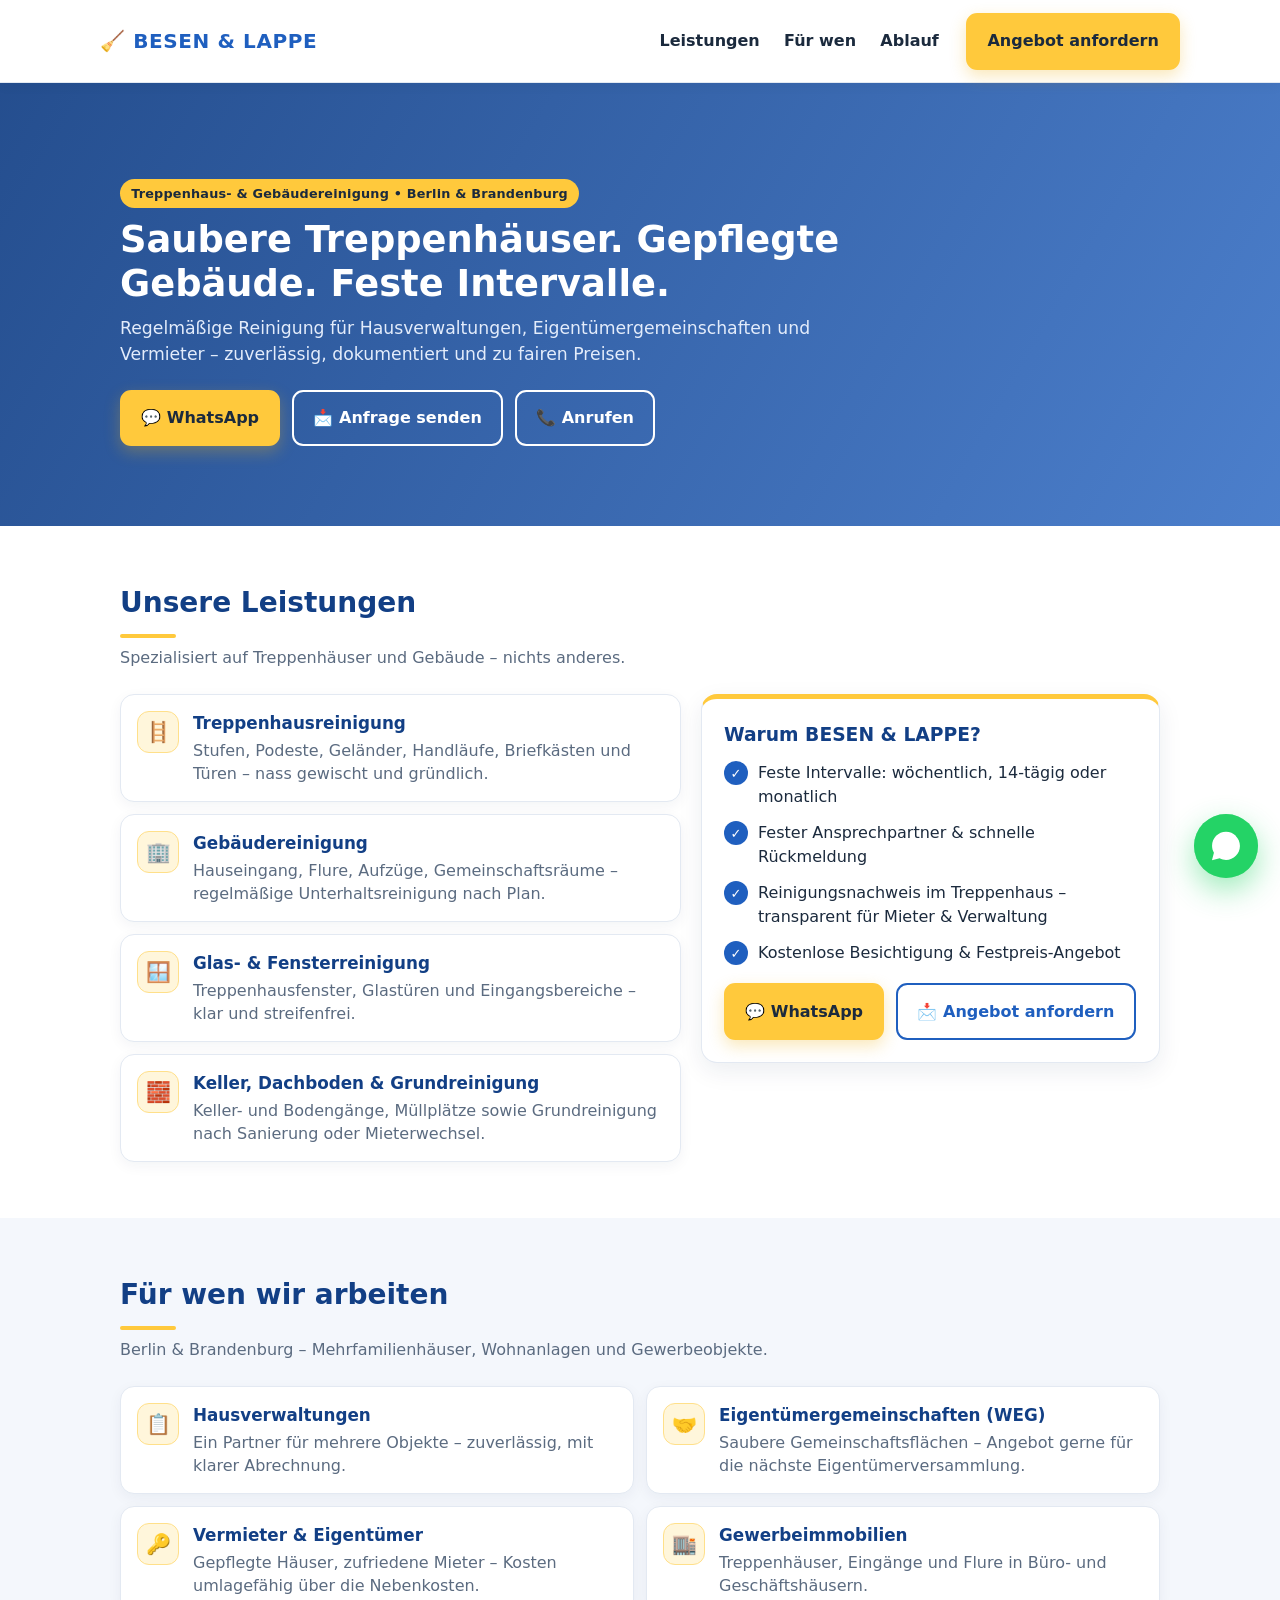
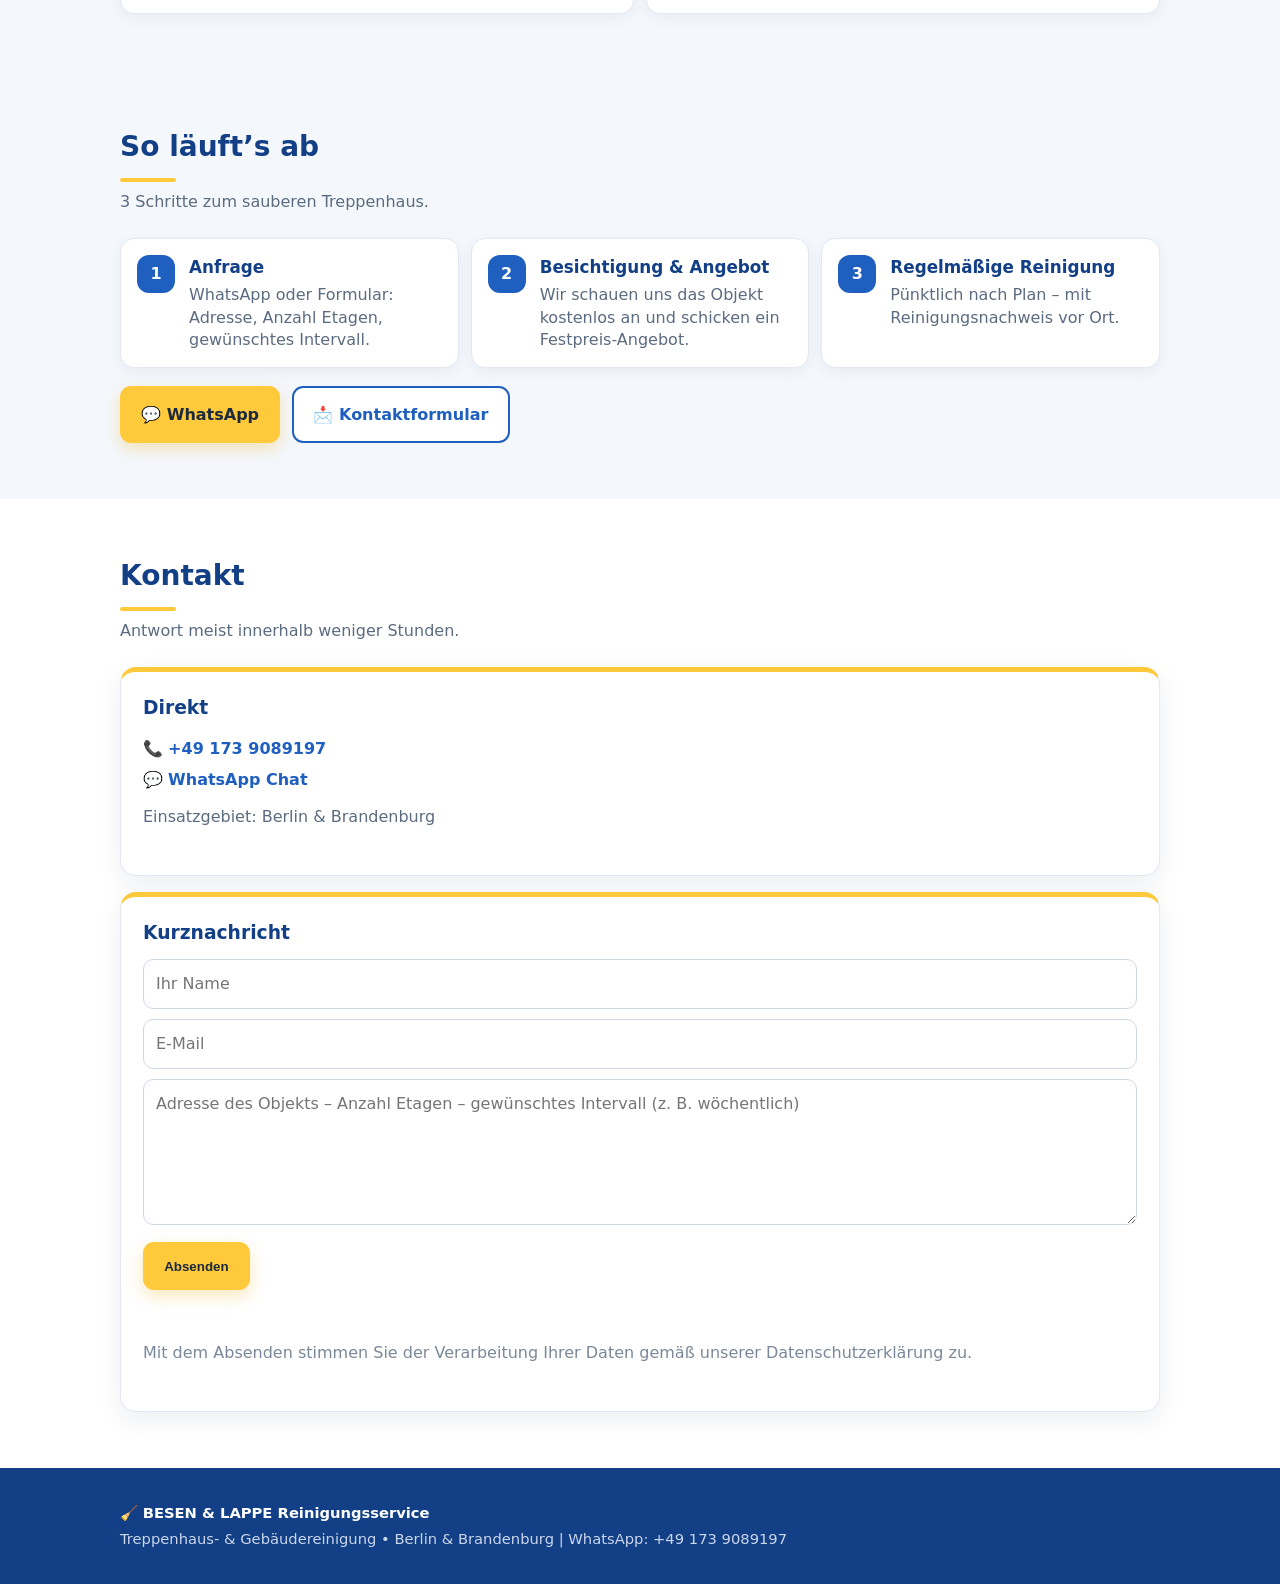
==== commit 892a2c13: "Eigene Domain entfernt, GitHub-Pages-Adresse verwenden - CNAME gelöscht (besenlappe.de ist nicht meh" ====
--- a/index.html
+++ b/index.html
@@ -18,11 +18,11 @@
 
   <meta property="og:title" content="BESEN & LAPPE – Treppenhaus- & Gebäudereinigung" />
   <meta property="og:description" content="Saubere Treppenhäuser und Gebäude – regelmäßig, zuverlässig, fair. Für Hausverwaltungen, WEGs und Vermieter." />
-  <meta property="og:url" content="https://besenlappe.de/" />
+  <meta property="og:url" content="https://tarekalkreidi-wq.github.io/besenlappe-website/" />
   <meta property="og:type" content="website" />
-  <meta property="og:image" content="https://besenlappe.de/og-image.png" />
-
-  <link rel="canonical" href="https://besenlappe.de/">
+  <meta property="og:image" content="https://tarekalkreidi-wq.github.io/besenlappe-website/og-image.png" />
+
+  <link rel="canonical" href="https://tarekalkreidi-wq.github.io/besenlappe-website/">
   <meta http-equiv="Content-Security-Policy" content="upgrade-insecure-requests">
 
   <!-- LocalBusiness Schema -->
@@ -31,7 +31,7 @@
     "@context":"https://schema.org",
     "@type":"LocalBusiness",
     "name":"BESEN & LAPPE Reinigungsservice",
-    "url":"https://besenlappe.de",
+    "url":"https://tarekalkreidi-wq.github.io/besenlappe-website/",
     "telephone":"+49 173 9089197",
     "areaServed":["Berlin","Brandenburg"],
     "priceRange":"€€",
@@ -412,8 +412,7 @@
             <h3>Direkt</h3>
             <p style="margin:10px 0 0;line-height:1.9">
               📞 <a href="tel:+491739089197">+49 173 9089197</a><br/>
-              💬 <a href="https://wa.me/491739089197">WhatsApp Chat</a><br/>
-              ✉️ <a href="mailto:info@besenlappe.de">info@besenlappe.de</a>
+              💬 <a href="https://wa.me/491739089197">WhatsApp Chat</a>
             </p>
 
             <p class="sub" style="margin-top:10px">
@@ -457,7 +456,7 @@
         <div class="legal">
           Treppenhaus- &amp; Gebäudereinigung • Berlin &amp; Brandenburg
           | WhatsApp: +49 173 9089197
-          | E-Mail: info@besenlappe.de
+
         </div>
       </div>
     </footer>
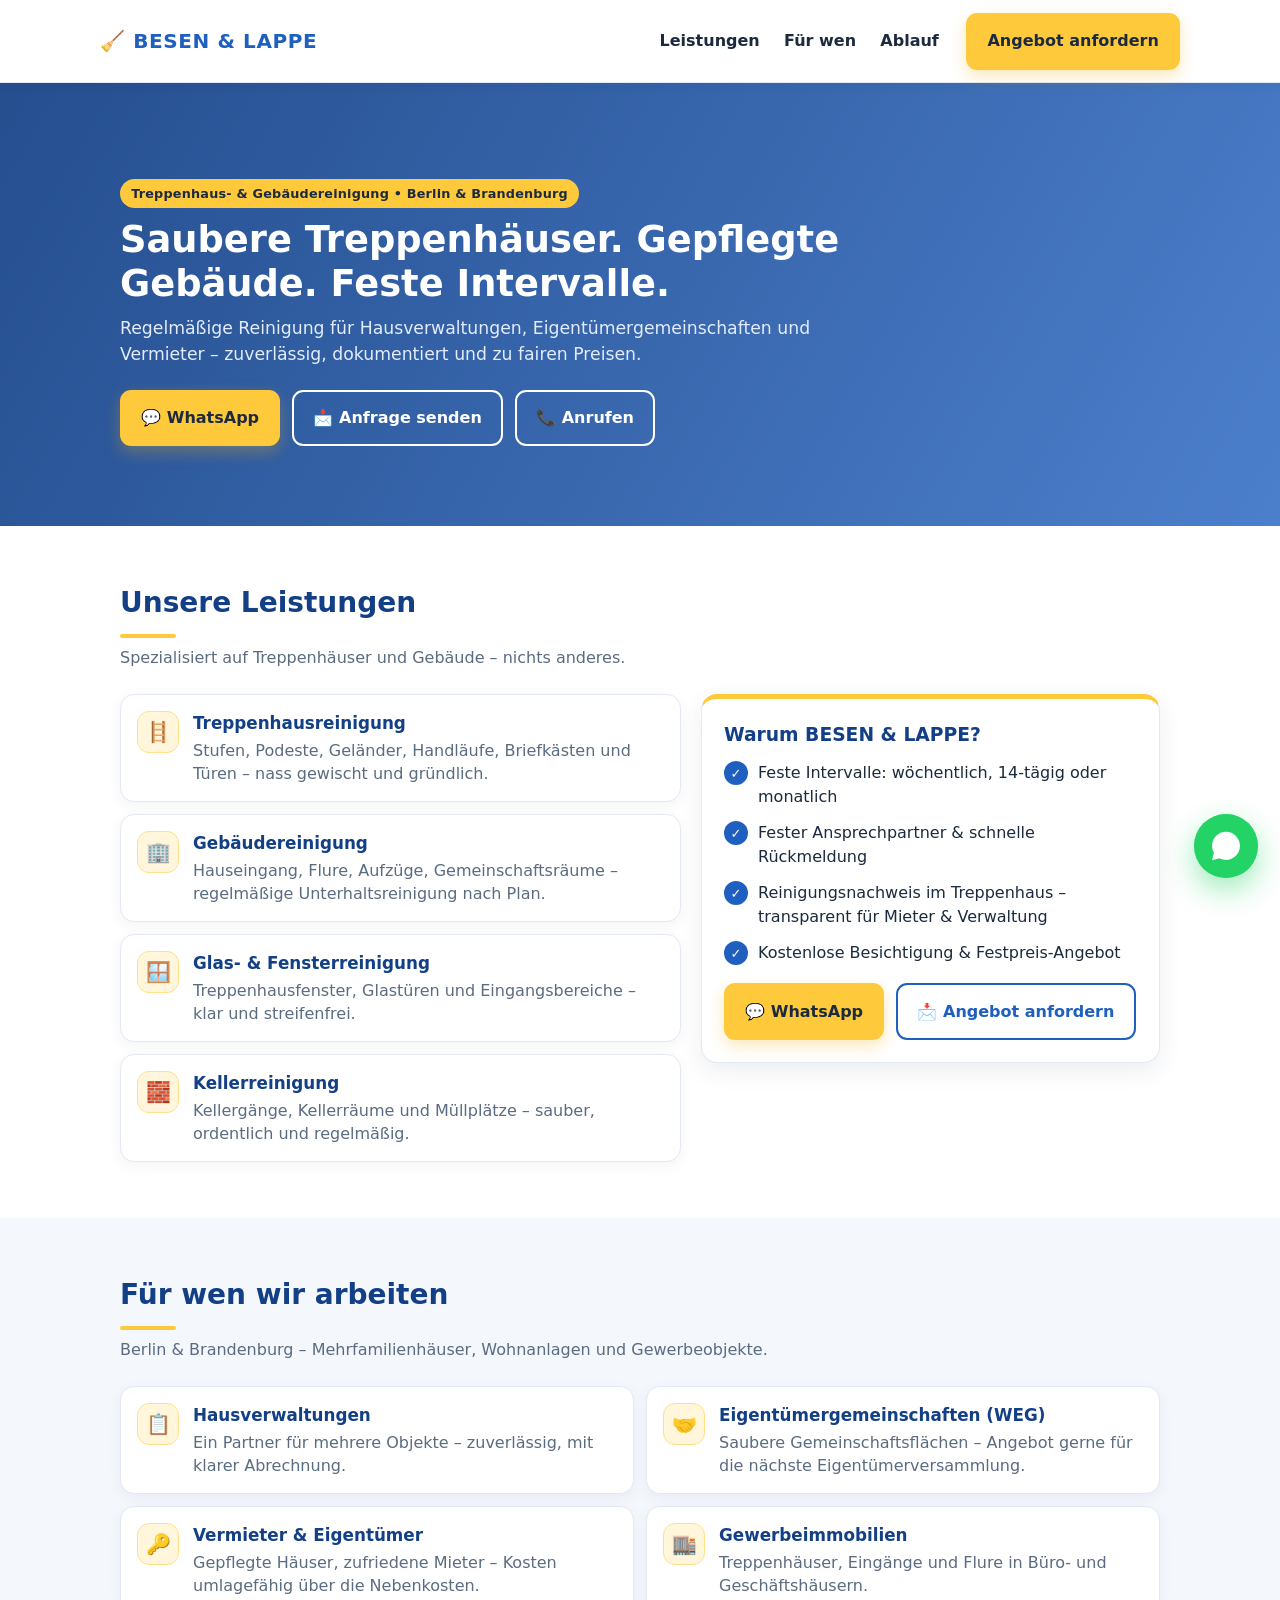
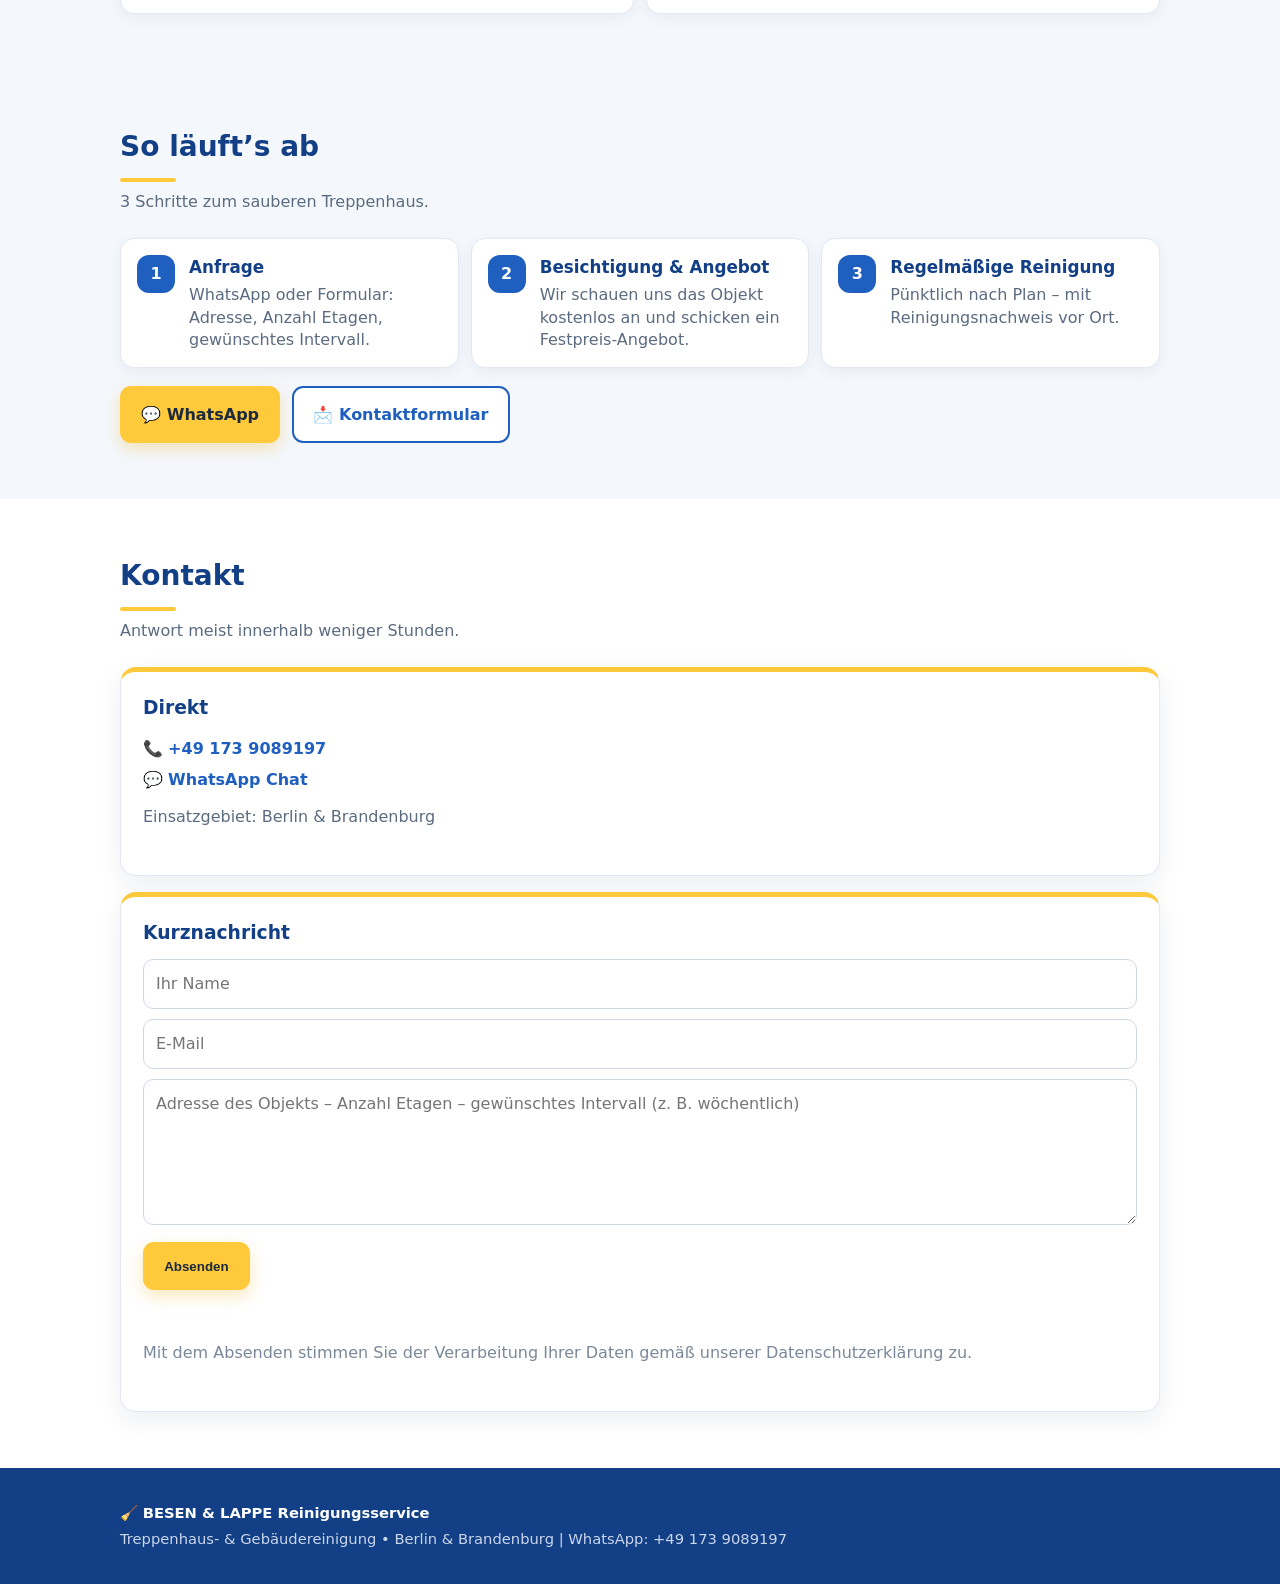
==== commit 287bfe1d: "Leistung auf Kellerreinigung reduziert (ohne Dachboden & Grundreinigung) Co-Authored-By: Claude Opus" ====
--- a/index.html
+++ b/index.html
@@ -41,8 +41,7 @@
       "Gebäudereinigung",
       "Unterhaltsreinigung",
       "Glasreinigung",
-      "Kellerreinigung",
-      "Grundreinigung"
+      "Kellerreinigung"
     ]
   }
   </script>
@@ -301,8 +300,8 @@
             <li class="service-item">
               <div class="service-icon">🧱</div>
               <div>
-                <h3>Keller, Dachboden &amp; Grundreinigung</h3>
-                <p>Keller- und Bodengänge, Müllplätze sowie Grundreinigung nach Sanierung oder Mieterwechsel.</p>
+                <h3>Kellerreinigung</h3>
+                <p>Kellergänge, Kellerräume und Müllplätze – sauber, ordentlich und regelmäßig.</p>
               </div>
             </li>
           </ul>
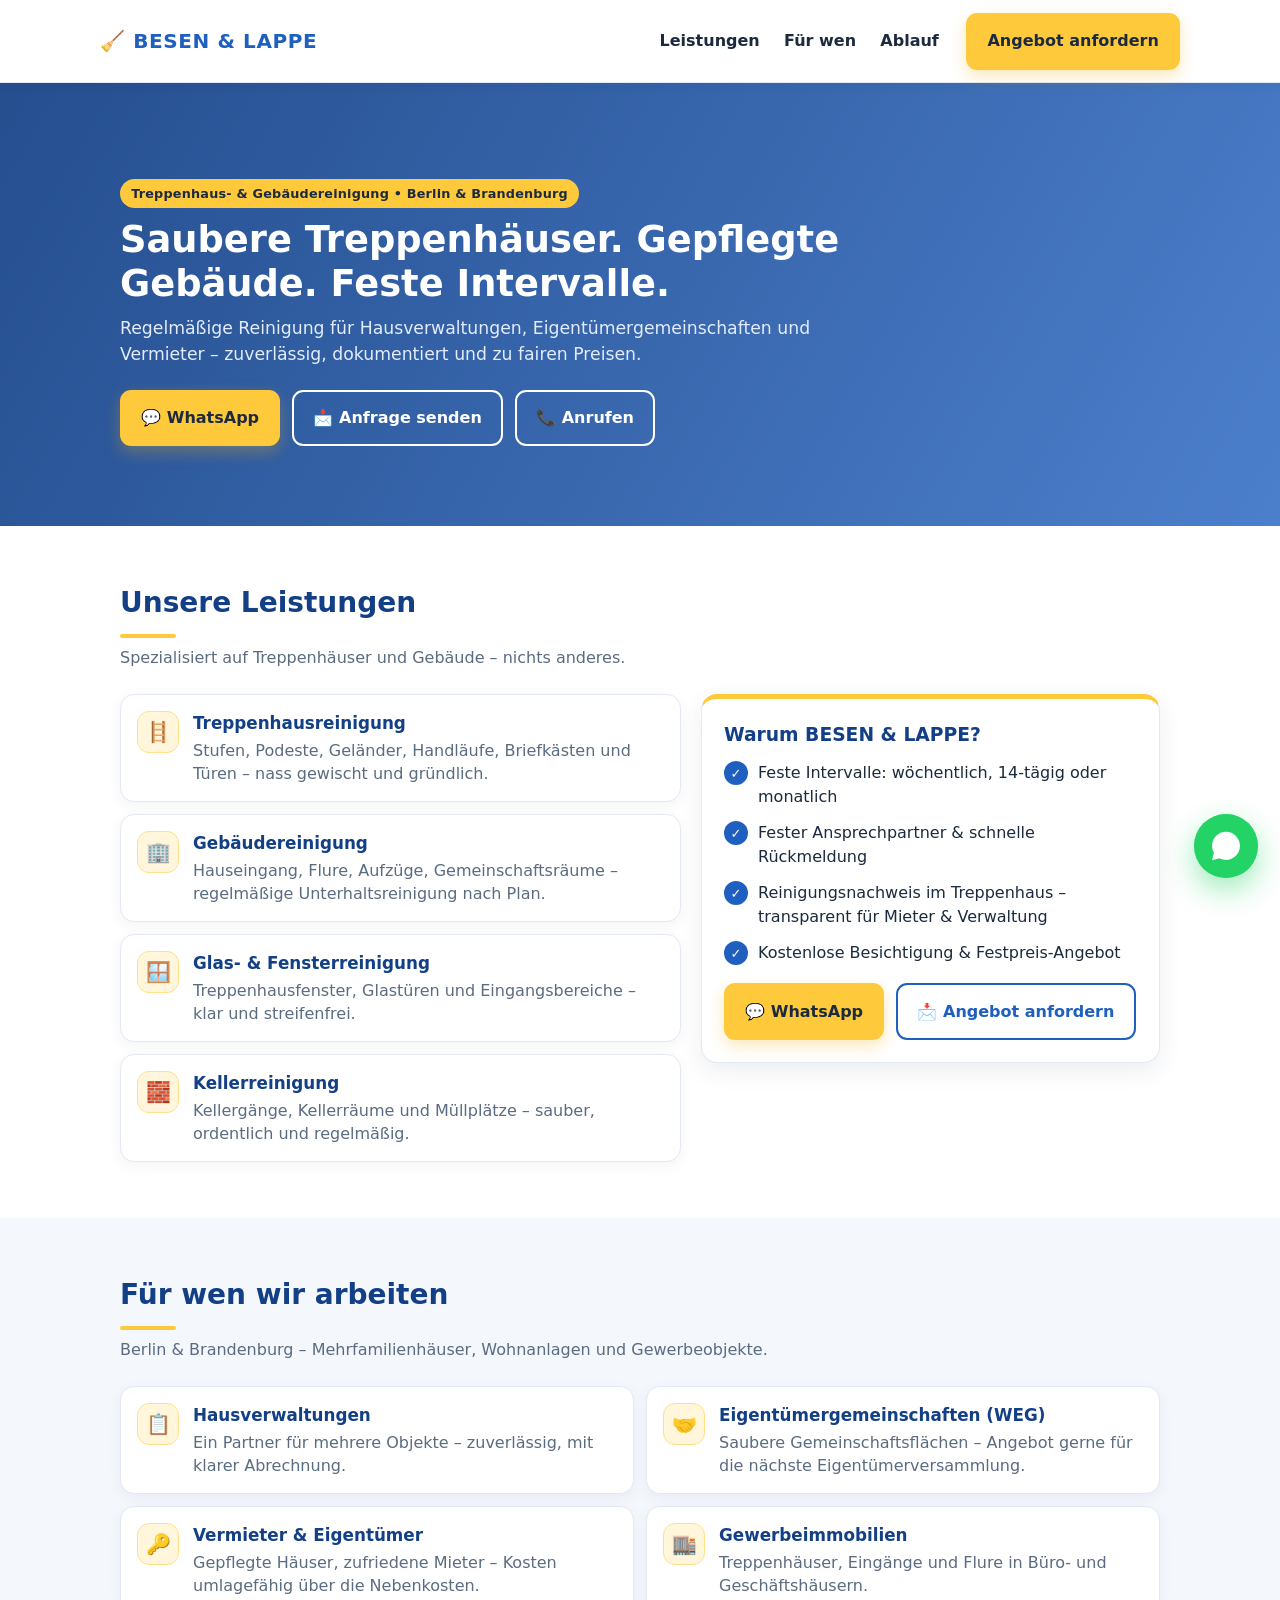
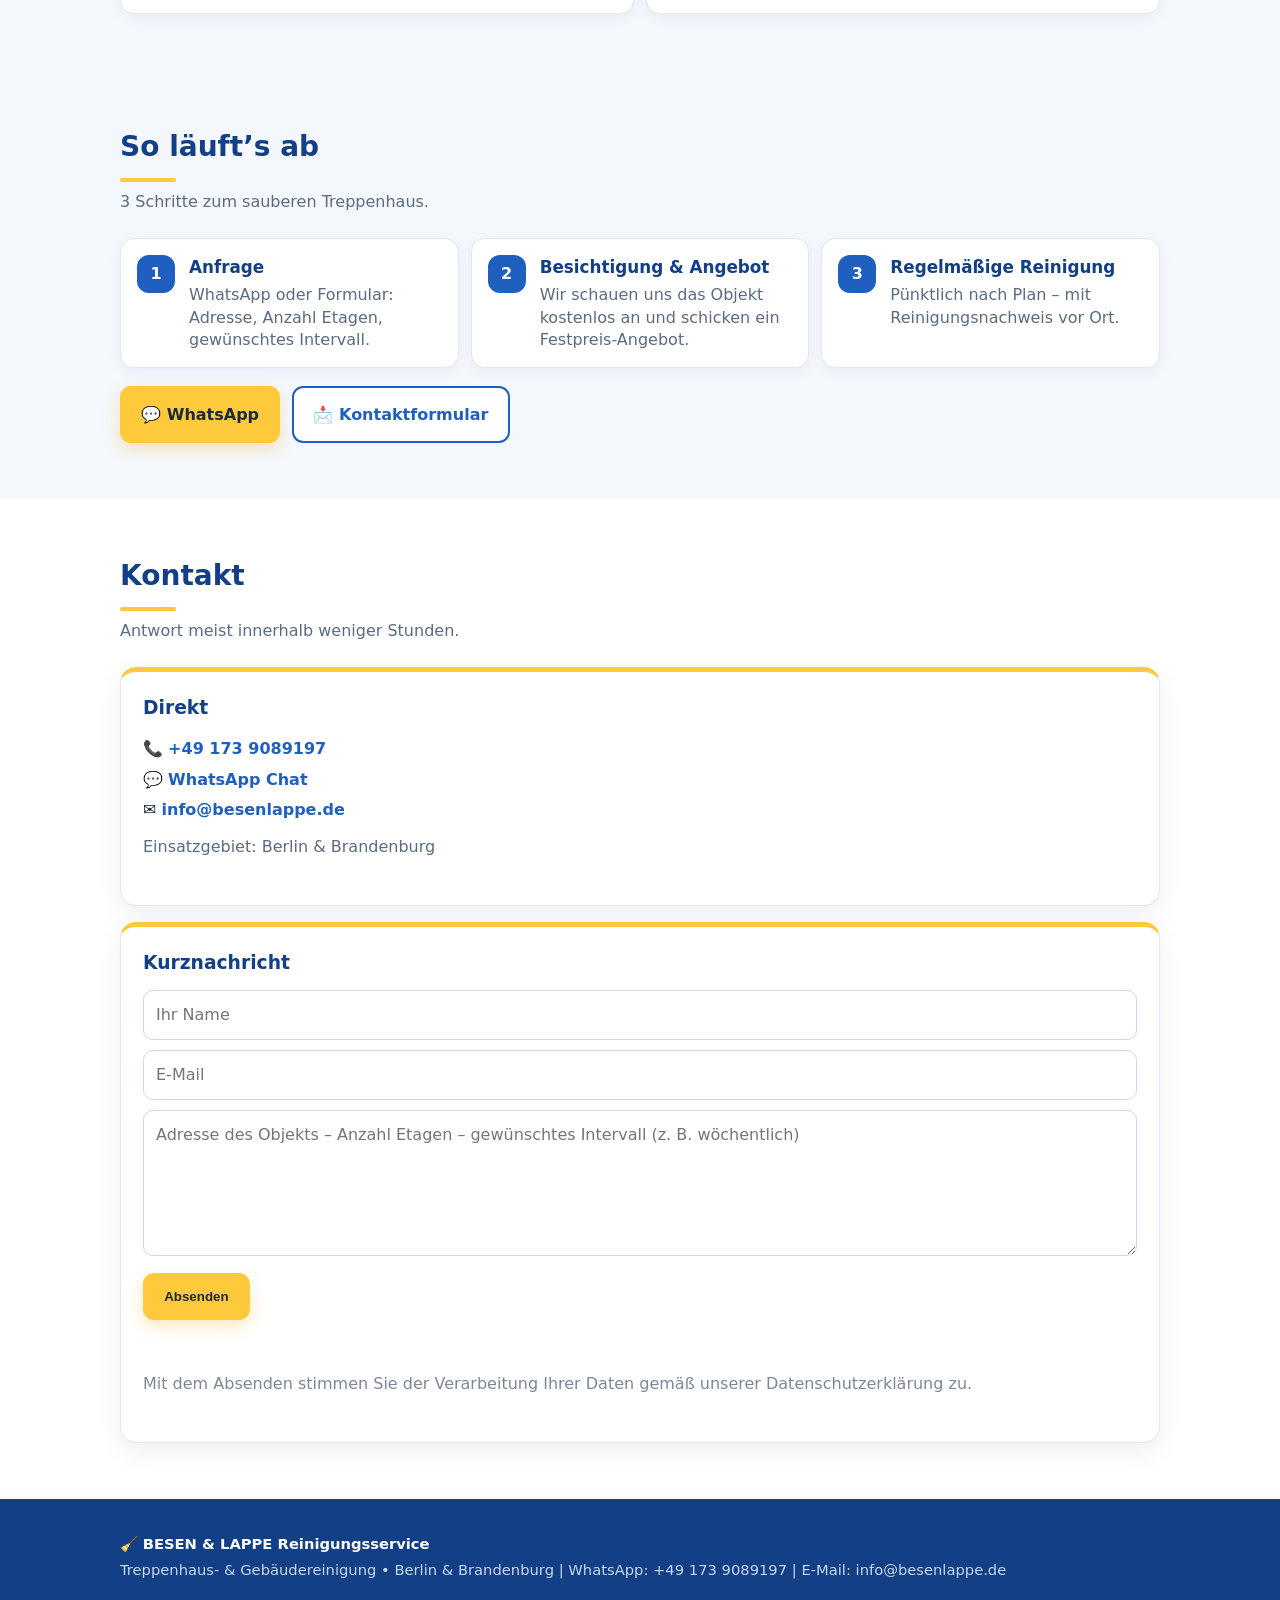
==== commit 3b74065d: "E-Mail info@besenlappe.de wieder auf der Website Co-Authored-By: Claude Opus 5.5 <noreply@anthropic." ====
--- a/index.html
+++ b/index.html
@@ -5,10 +5,10 @@
   <meta name="viewport" content="width=device-width, initial-scale=1" />
 
   <!-- ✅ Favicon (بدون تكرار وبدون /) -->
-  <link rel="icon" href="favicon.ico" sizes="any">
-  <link rel="icon" type="image/png" sizes="32x32" href="favicon-32x32.png">
-  <link rel="icon" type="image/png" sizes="16x16" href="favicon-16x16.png">
-  <link rel="apple-touch-icon" href="apple-touch-icon.png">
+  <link rel="icon" href="favicon.ico?v=2" sizes="any">
+  <link rel="icon" type="image/png" sizes="32x32" href="favicon-32x32.png?v=2">
+  <link rel="icon" type="image/png" sizes="16x16" href="favicon-16x16.png?v=2">
+  <link rel="apple-touch-icon" href="apple-touch-icon.png?v=2">
   <link rel="manifest" href="site.webmanifest">
   <meta name="theme-color" content="#1f5fbf">
 
@@ -18,11 +18,11 @@
 
   <meta property="og:title" content="BESEN & LAPPE – Treppenhaus- & Gebäudereinigung" />
   <meta property="og:description" content="Saubere Treppenhäuser und Gebäude – regelmäßig, zuverlässig, fair. Für Hausverwaltungen, WEGs und Vermieter." />
-  <meta property="og:url" content="https://tarekalkreidi-wq.github.io/besenlappe-website/" />
+  <meta property="og:url" content="https://besenlappe.de/" />
   <meta property="og:type" content="website" />
-  <meta property="og:image" content="https://tarekalkreidi-wq.github.io/besenlappe-website/og-image.png" />
-
-  <link rel="canonical" href="https://tarekalkreidi-wq.github.io/besenlappe-website/">
+  <meta property="og:image" content="https://besenlappe.de/og-image.png" />
+
+  <link rel="canonical" href="https://besenlappe.de/">
   <meta http-equiv="Content-Security-Policy" content="upgrade-insecure-requests">
 
   <!-- LocalBusiness Schema -->
@@ -31,7 +31,7 @@
     "@context":"https://schema.org",
     "@type":"LocalBusiness",
     "name":"BESEN & LAPPE Reinigungsservice",
-    "url":"https://tarekalkreidi-wq.github.io/besenlappe-website/",
+    "url":"https://besenlappe.de",
     "telephone":"+49 173 9089197",
     "areaServed":["Berlin","Brandenburg"],
     "priceRange":"€€",
@@ -411,7 +411,8 @@
             <h3>Direkt</h3>
             <p style="margin:10px 0 0;line-height:1.9">
               📞 <a href="tel:+491739089197">+49 173 9089197</a><br/>
-              💬 <a href="https://wa.me/491739089197">WhatsApp Chat</a>
+              💬 <a href="https://wa.me/491739089197">WhatsApp Chat</a><br/>
+              ✉️ <a href="mailto:info@besenlappe.de">info@besenlappe.de</a>
             </p>
 
             <p class="sub" style="margin-top:10px">
@@ -455,6 +456,7 @@
         <div class="legal">
           Treppenhaus- &amp; Gebäudereinigung • Berlin &amp; Brandenburg
           | WhatsApp: +49 173 9089197
+          | E-Mail: <a href="mailto:info@besenlappe.de">info@besenlappe.de</a>
 
         </div>
       </div>
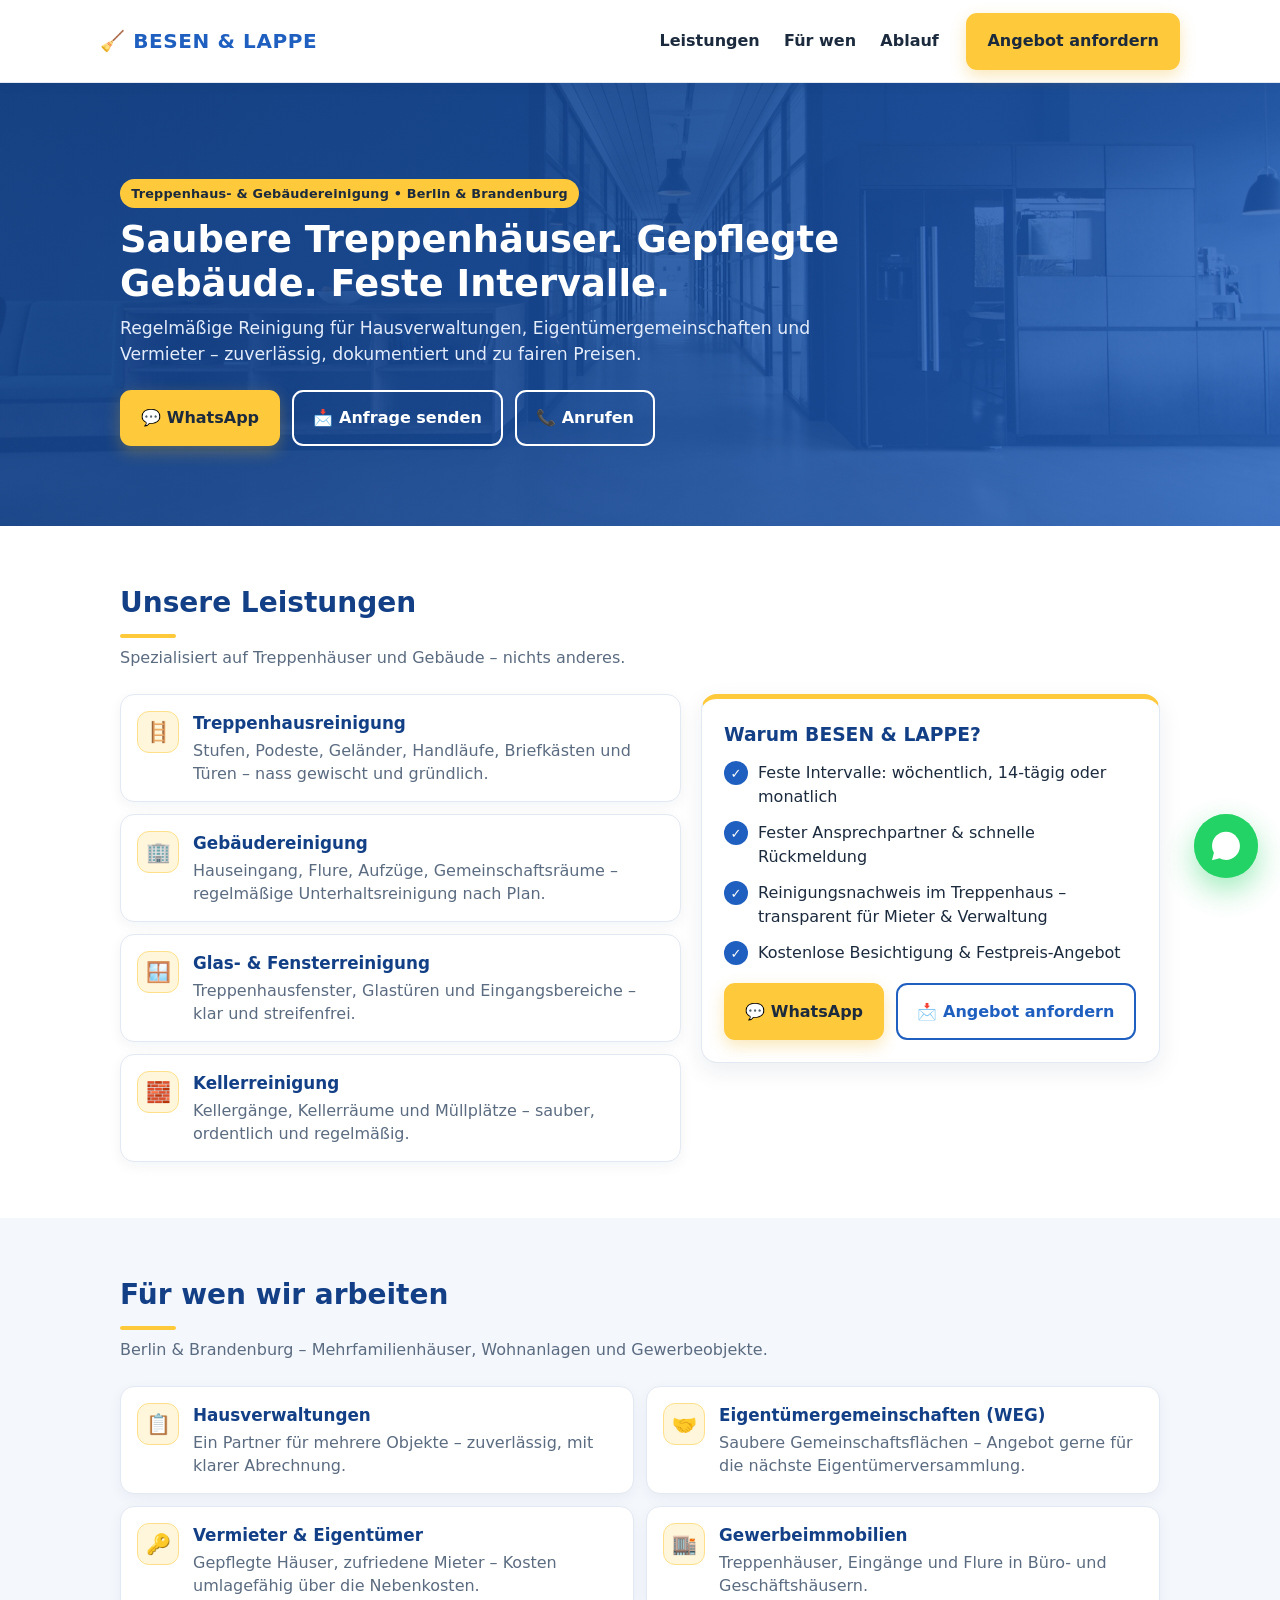
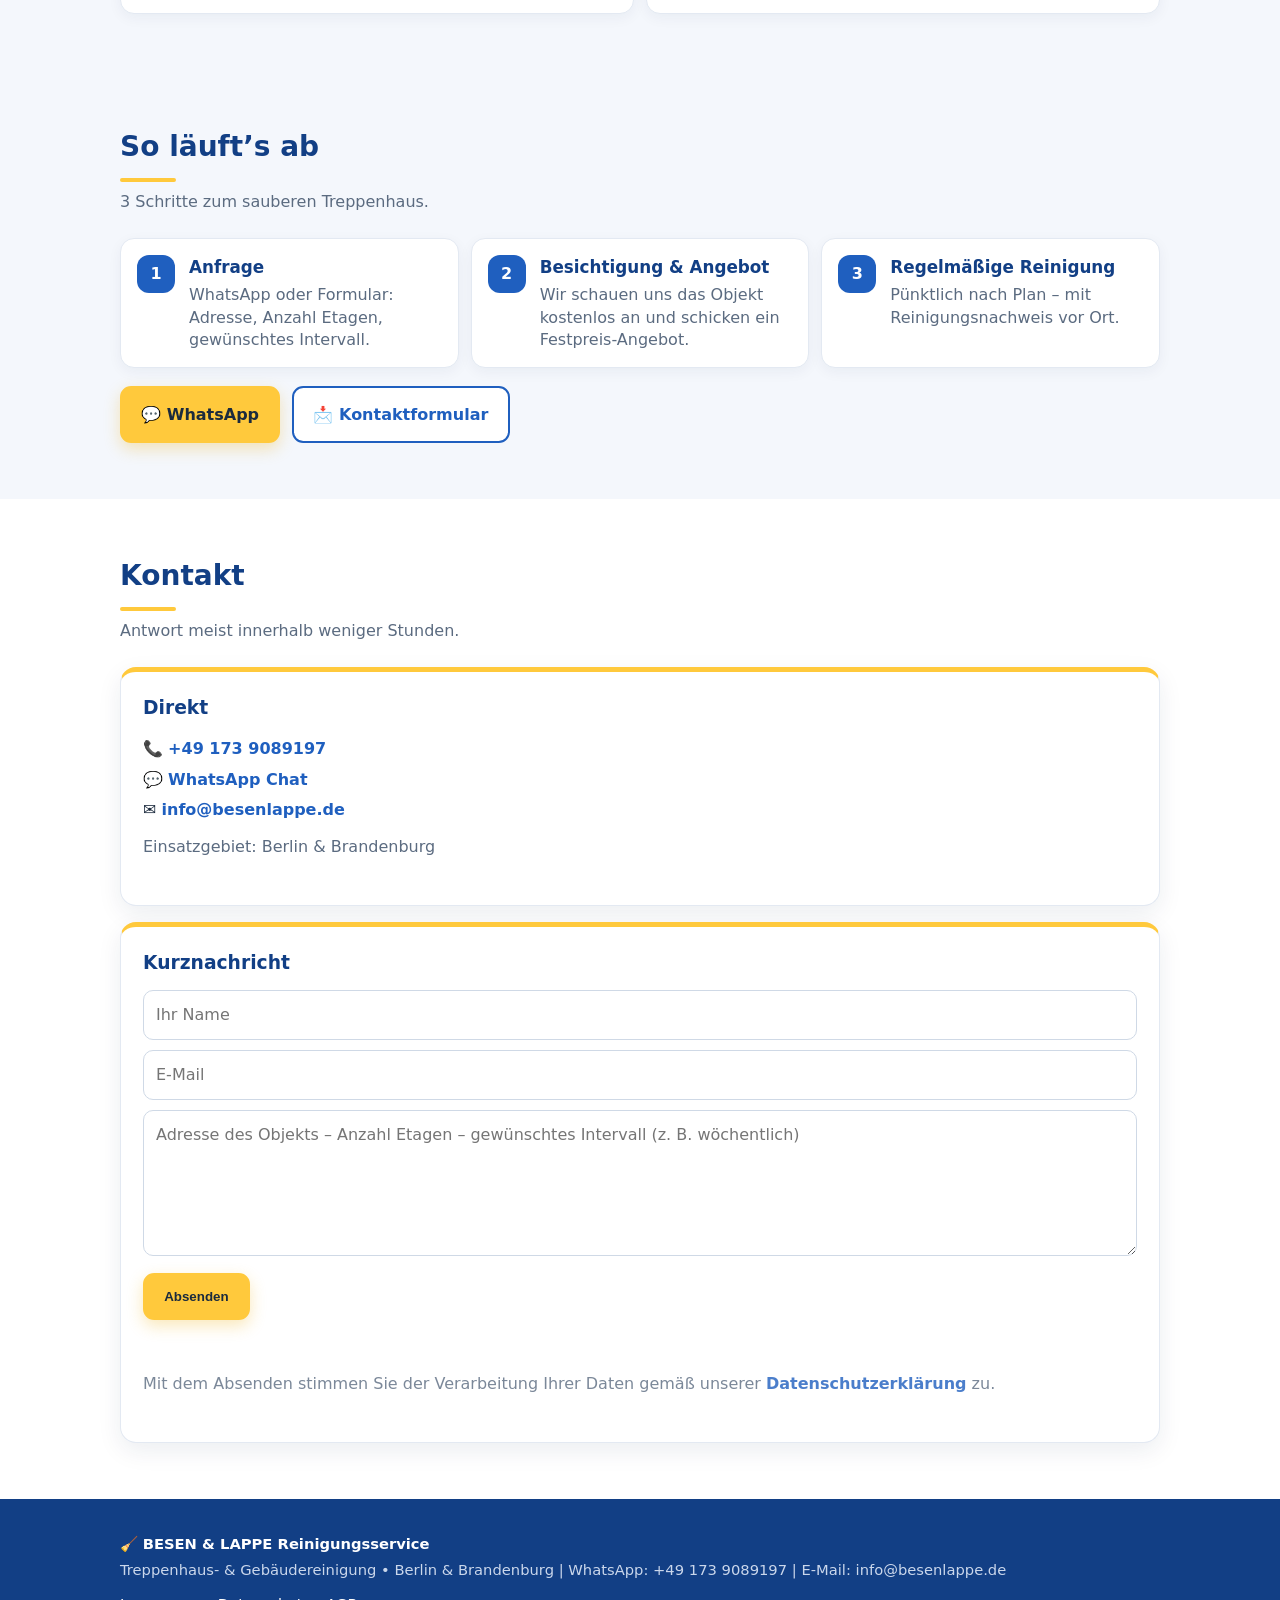
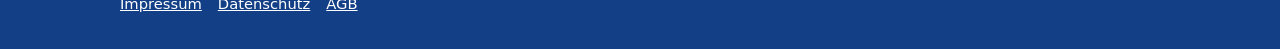
==== commit 70c0cb9c: "Impressum, Datenschutzerklärung und AGB hinzugefügt - Neue Seiten: impressum.html, datenschutz.html," ====
--- a/index.html
+++ b/index.html
@@ -101,7 +101,7 @@
       padding:96px 0 80px;color:#fff;
       background:
         linear-gradient(120deg, rgba(18,63,133,.92), rgba(31,95,191,.80)),
-        url("https://images.unsplash.com/photo-1497366216548-37526070297c?auto=format&fit=crop&w=1920&q=80") center/cover;
+        url("hero.jpg") center/cover;
     }
     .hero h1{font-size:2.3rem;margin:.6rem 0 .2rem;line-height:1.2;max-width:820px}
     .hero p{color:#e3ecfb;max-width:720px;margin:.6rem 0 0;font-size:1.08rem}
@@ -180,6 +180,8 @@
     footer{padding:34px 0;background:var(--blue-dark);color:#dfe8f7;font-size:.92rem}
     footer b{color:#fff}
     .legal{opacity:.9;margin-top:4px}
+    .legal-links{margin-top:12px}
+    .legal-links a{color:#fff;text-decoration:underline;margin-right:16px}
 
     /* WhatsApp */
     .whatsapp-float{
@@ -443,7 +445,7 @@
             </form>
 
             <p class="sub" style="opacity:.8;margin-top:10px">
-              Mit dem Absenden stimmen Sie der Verarbeitung Ihrer Daten gemäß unserer Datenschutzerklärung zu.
+              Mit dem Absenden stimmen Sie der Verarbeitung Ihrer Daten gemäß unserer <a href="datenschutz.html">Datenschutzerklärung</a> zu.
             </p>
           </div>
         </div>
@@ -457,8 +459,8 @@
           Treppenhaus- &amp; Gebäudereinigung • Berlin &amp; Brandenburg
           | WhatsApp: +49 173 9089197
           | E-Mail: <a href="mailto:info@besenlappe.de">info@besenlappe.de</a>
-
         </div>
+        <div class="legal-links"><a href="impressum.html">Impressum</a><a href="datenschutz.html">Datenschutz</a><a href="agb.html">AGB</a></div>
       </div>
     </footer>
   </div>
